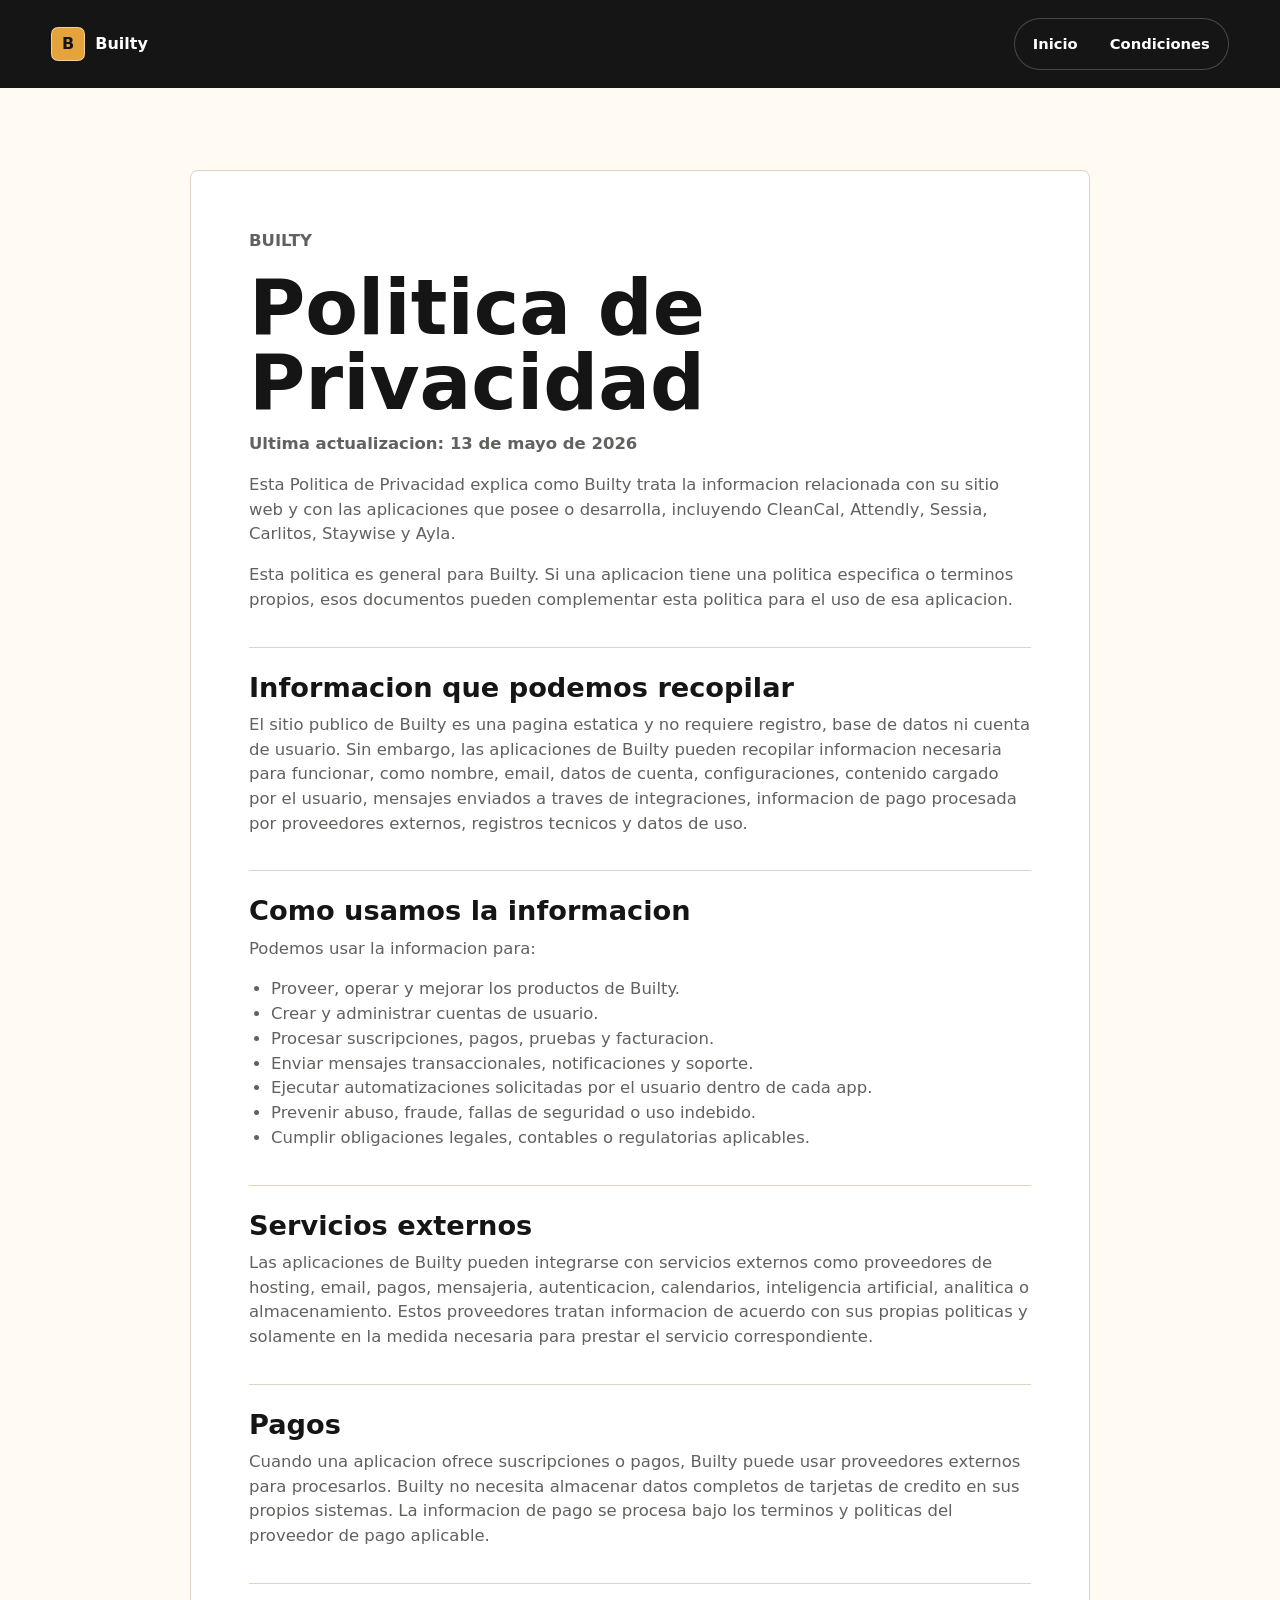
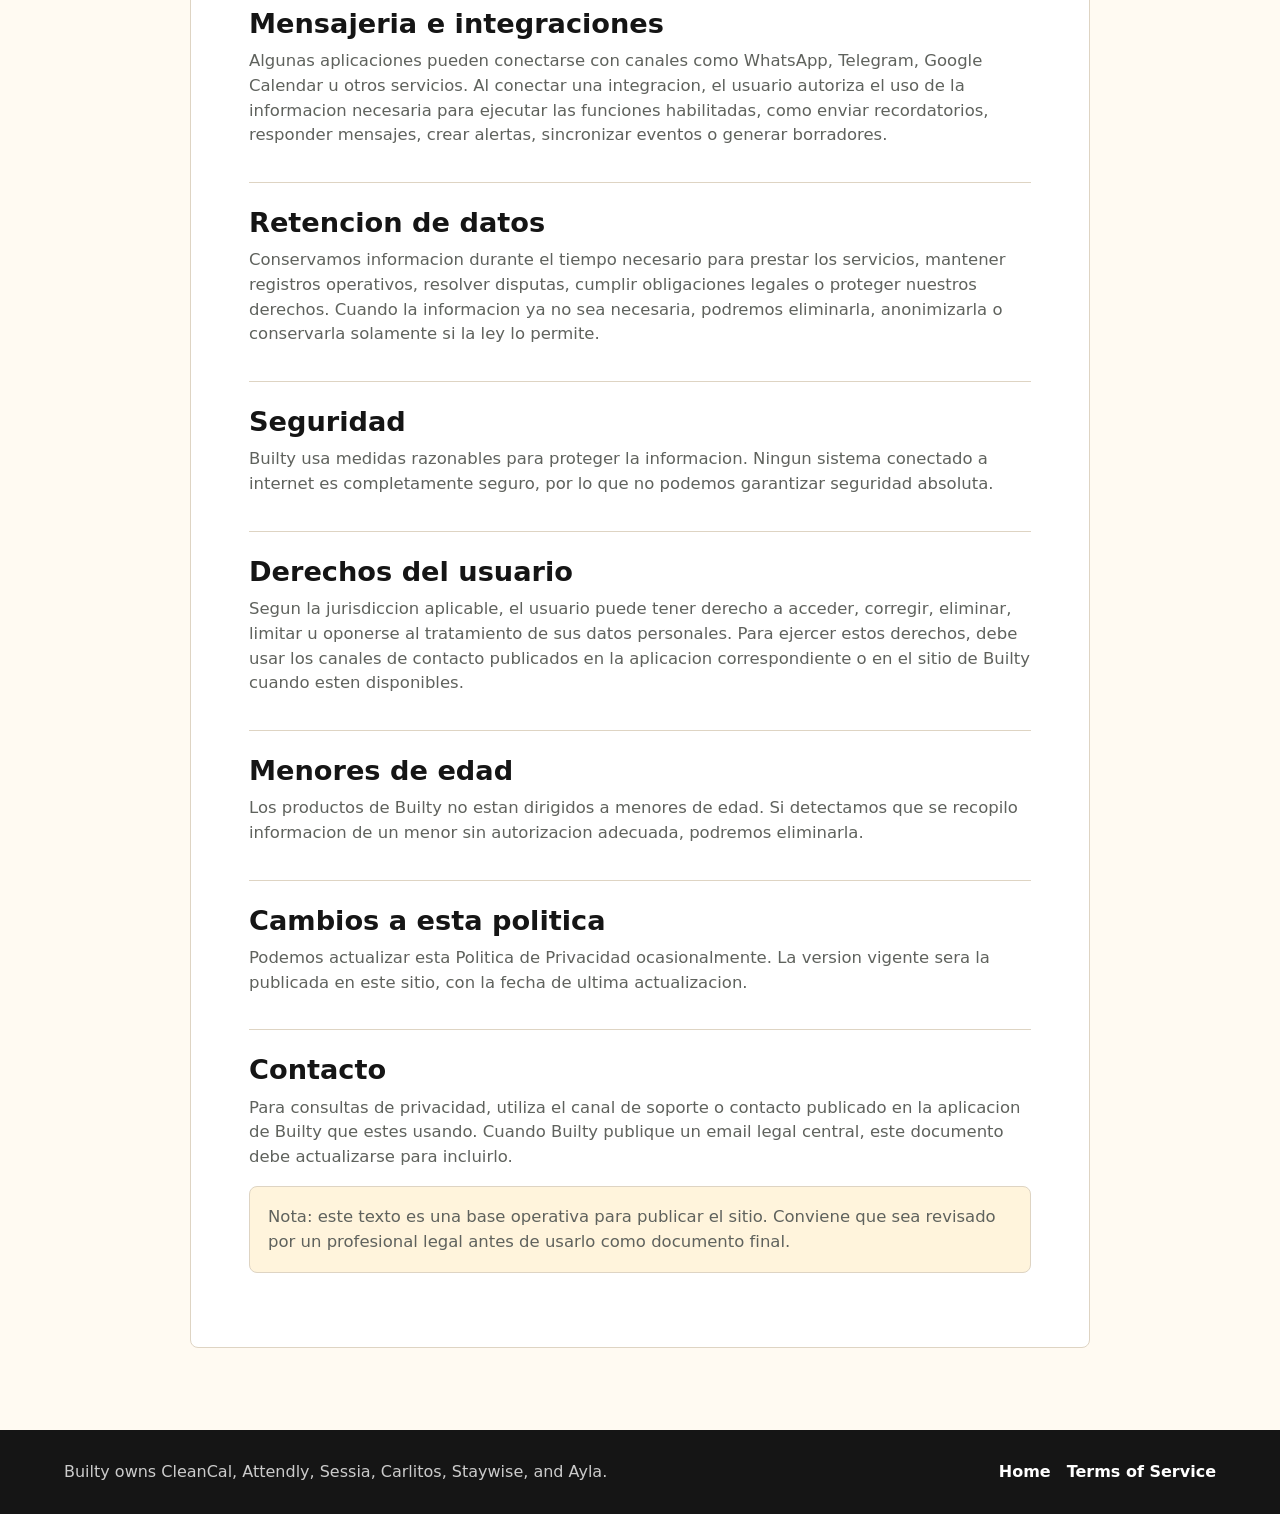
==== privacy.html @ ea09a787 "privacy and terms" ====
<!doctype html>
<html lang="es">
  <head>
    <meta charset="utf-8">
    <meta name="viewport" content="width=device-width, initial-scale=1">
    <title>Politica de Privacidad | Builty</title>
    <meta
      name="description"
      content="Politica de privacidad de Builty, propietario de CleanCal, Attendly, Sessia, Carlitos, Staywise y Ayla."
    >
    <meta name="robots" content="index, follow">
    <meta name="theme-color" content="#151515">
    <link rel="icon" href="assets/favicon.svg" type="image/svg+xml">
    <link rel="stylesheet" href="styles.css">
  </head>
  <body class="legal-page">
    <header class="site-header legal-header" aria-label="Navegacion principal">
      <a class="brand-mark" href="index.html" aria-label="Volver a Builty">
        <span class="brand-symbol" aria-hidden="true">B</span>
        <span>Builty</span>
      </a>
      <nav class="nav-links" aria-label="Paginas legales">
        <a href="index.html">Inicio</a>
        <a href="terms.html">Condiciones</a>
      </nav>
    </header>

    <main class="legal-main">
      <article class="legal-document">
        <p class="section-kicker">Builty</p>
        <h1>Politica de Privacidad</h1>
        <p class="legal-updated">Ultima actualizacion: 13 de mayo de 2026</p>

        <p>
          Esta Politica de Privacidad explica como Builty trata la informacion
          relacionada con su sitio web y con las aplicaciones que posee o desarrolla,
          incluyendo CleanCal, Attendly, Sessia, Carlitos, Staywise y Ayla.
        </p>

        <p>
          Esta politica es general para Builty. Si una aplicacion tiene una politica
          especifica o terminos propios, esos documentos pueden complementar esta
          politica para el uso de esa aplicacion.
        </p>

        <h2>Informacion que podemos recopilar</h2>
        <p>
          El sitio publico de Builty es una pagina estatica y no requiere registro,
          base de datos ni cuenta de usuario. Sin embargo, las aplicaciones de Builty
          pueden recopilar informacion necesaria para funcionar, como nombre, email,
          datos de cuenta, configuraciones, contenido cargado por el usuario,
          mensajes enviados a traves de integraciones, informacion de pago procesada
          por proveedores externos, registros tecnicos y datos de uso.
        </p>

        <h2>Como usamos la informacion</h2>
        <p>Podemos usar la informacion para:</p>
        <ul>
          <li>Proveer, operar y mejorar los productos de Builty.</li>
          <li>Crear y administrar cuentas de usuario.</li>
          <li>Procesar suscripciones, pagos, pruebas y facturacion.</li>
          <li>Enviar mensajes transaccionales, notificaciones y soporte.</li>
          <li>Ejecutar automatizaciones solicitadas por el usuario dentro de cada app.</li>
          <li>Prevenir abuso, fraude, fallas de seguridad o uso indebido.</li>
          <li>Cumplir obligaciones legales, contables o regulatorias aplicables.</li>
        </ul>

        <h2>Servicios externos</h2>
        <p>
          Las aplicaciones de Builty pueden integrarse con servicios externos como
          proveedores de hosting, email, pagos, mensajeria, autenticacion, calendarios,
          inteligencia artificial, analitica o almacenamiento. Estos proveedores tratan
          informacion de acuerdo con sus propias politicas y solamente en la medida
          necesaria para prestar el servicio correspondiente.
        </p>

        <h2>Pagos</h2>
        <p>
          Cuando una aplicacion ofrece suscripciones o pagos, Builty puede usar
          proveedores externos para procesarlos. Builty no necesita almacenar datos
          completos de tarjetas de credito en sus propios sistemas. La informacion de
          pago se procesa bajo los terminos y politicas del proveedor de pago aplicable.
        </p>

        <h2>Mensajeria e integraciones</h2>
        <p>
          Algunas aplicaciones pueden conectarse con canales como WhatsApp, Telegram,
          Google Calendar u otros servicios. Al conectar una integracion, el usuario
          autoriza el uso de la informacion necesaria para ejecutar las funciones
          habilitadas, como enviar recordatorios, responder mensajes, crear alertas,
          sincronizar eventos o generar borradores.
        </p>

        <h2>Retencion de datos</h2>
        <p>
          Conservamos informacion durante el tiempo necesario para prestar los servicios,
          mantener registros operativos, resolver disputas, cumplir obligaciones legales
          o proteger nuestros derechos. Cuando la informacion ya no sea necesaria,
          podremos eliminarla, anonimizarla o conservarla solamente si la ley lo permite.
        </p>

        <h2>Seguridad</h2>
        <p>
          Builty usa medidas razonables para proteger la informacion. Ningun sistema
          conectado a internet es completamente seguro, por lo que no podemos garantizar
          seguridad absoluta.
        </p>

        <h2>Derechos del usuario</h2>
        <p>
          Segun la jurisdiccion aplicable, el usuario puede tener derecho a acceder,
          corregir, eliminar, limitar u oponerse al tratamiento de sus datos personales.
          Para ejercer estos derechos, debe usar los canales de contacto publicados en
          la aplicacion correspondiente o en el sitio de Builty cuando esten disponibles.
        </p>

        <h2>Menores de edad</h2>
        <p>
          Los productos de Builty no estan dirigidos a menores de edad. Si detectamos
          que se recopilo informacion de un menor sin autorizacion adecuada, podremos
          eliminarla.
        </p>

        <h2>Cambios a esta politica</h2>
        <p>
          Podemos actualizar esta Politica de Privacidad ocasionalmente. La version
          vigente sera la publicada en este sitio, con la fecha de ultima actualizacion.
        </p>

        <h2>Contacto</h2>
        <p>
          Para consultas de privacidad, utiliza el canal de soporte o contacto publicado
          en la aplicacion de Builty que estes usando. Cuando Builty publique un email
          legal central, este documento debe actualizarse para incluirlo.
        </p>

        <p class="legal-note">
          Nota: este texto es una base operativa para publicar el sitio. Conviene que
          sea revisado por un profesional legal antes de usarlo como documento final.
        </p>
      </article>
    </main>

    <footer class="site-footer">
      <p>Builty owns CleanCal, Attendly, Sessia, Carlitos, Staywise, and Ayla.</p>
      <div class="footer-links" aria-label="Footer links">
        <a href="index.html">Home</a>
        <a href="terms.html">Terms of Service</a>
      </div>
    </footer>
  </body>
</html>
---- styles.css ----
:root {
  --ink: #151515;
  --muted: #5f625d;
  --paper: #f6f1e8;
  --surface: #fffaf2;
  --surface-strong: #fff4dc;
  --line: #ded4c3;
  --green: #2f7d68;
  --mint: #c7e6d8;
  --amber: #e5a33b;
  --rose: #df665f;
  --blue: #3b82a0;
  --white: #ffffff;
  --shadow: 0 18px 60px rgba(21, 21, 21, 0.14);
}

* {
  box-sizing: border-box;
}

html {
  scroll-behavior: smooth;
}

body {
  margin: 0;
  background: var(--paper);
  color: var(--ink);
  font-family:
    Inter, ui-sans-serif, system-ui, -apple-system, BlinkMacSystemFont, "Segoe UI",
    sans-serif;
  line-height: 1.5;
  overflow-x: hidden;
}

a {
  color: inherit;
  text-decoration: none;
}

.site-header {
  align-items: center;
  display: flex;
  justify-content: space-between;
  left: 0;
  padding: 18px clamp(18px, 4vw, 56px);
  position: absolute;
  right: 0;
  top: 0;
  z-index: 5;
}

.brand-mark,
.nav-links {
  align-items: center;
  display: flex;
}

.brand-mark {
  color: var(--white);
  font-weight: 800;
  gap: 10px;
}

.brand-symbol {
  align-items: center;
  background: var(--amber);
  border: 1px solid rgba(255, 255, 255, 0.5);
  border-radius: 7px;
  color: var(--ink);
  display: inline-flex;
  height: 34px;
  justify-content: center;
  width: 34px;
}

.nav-links {
  background: rgba(21, 21, 21, 0.38);
  border: 1px solid rgba(255, 255, 255, 0.22);
  border-radius: 999px;
  color: var(--white);
  gap: 8px;
  padding: 6px;
}

.nav-links a {
  border-radius: 999px;
  font-size: 0.92rem;
  font-weight: 700;
  padding: 8px 12px;
}

.nav-links a:focus-visible,
.nav-links a:hover {
  background: rgba(255, 255, 255, 0.16);
  outline: none;
}

.hero {
  align-items: end;
  background-image:
    linear-gradient(90deg, rgba(17, 17, 16, 0.92), rgba(17, 17, 16, 0.62) 45%, rgba(17, 17, 16, 0.16)),
    url("assets/builty-ecosystem.png");
  background-position: center;
  background-size: cover;
  color: var(--white);
  display: flex;
  min-height: 74svh;
  padding: 124px clamp(18px, 5vw, 72px) 64px;
}

.hero-content {
  max-width: 760px;
  min-width: 0;
  width: 100%;
}

.eyebrow,
.section-kicker {
  color: var(--amber);
  font-size: 0.82rem;
  font-weight: 800;
  letter-spacing: 0;
  text-transform: uppercase;
}

.hero h1 {
  font-size: clamp(4.2rem, 12vw, 8.4rem);
  letter-spacing: 0;
  line-height: 0.92;
  margin: 12px 0 22px;
}

.hero-copy {
  color: rgba(255, 255, 255, 0.88);
  font-size: 1.28rem;
  margin: 0;
  max-width: 680px;
  overflow-wrap: break-word;
}

.hero-actions {
  display: flex;
  flex-wrap: wrap;
  gap: 12px;
  margin-top: 32px;
}

.button {
  align-items: center;
  border: 1px solid transparent;
  border-radius: 8px;
  display: inline-flex;
  font-weight: 800;
  justify-content: center;
  min-height: 48px;
  padding: 0 18px;
}

.button.primary {
  background: var(--amber);
  color: var(--ink);
}

.button.ghost {
  border-color: rgba(255, 255, 255, 0.38);
  color: var(--white);
}

.button:focus-visible,
.button:hover {
  box-shadow: 0 0 0 4px rgba(229, 163, 59, 0.24);
  outline: none;
}

.section {
  padding: clamp(54px, 8vw, 98px) clamp(18px, 5vw, 72px);
}

.intro-section {
  background: var(--surface);
}

.intro-grid,
.section-heading {
  display: grid;
  gap: clamp(22px, 4vw, 56px);
  grid-template-columns: minmax(0, 1.25fr) minmax(280px, 0.75fr);
  margin: 0 auto;
  max-width: 1180px;
}

.section-heading {
  align-items: end;
  margin-bottom: 30px;
}

.section h2 {
  font-size: clamp(2.1rem, 5vw, 4.2rem);
  letter-spacing: 0;
  line-height: 1;
  margin: 8px 0 0;
  overflow-wrap: break-word;
}

.intro-grid > *,
.section-heading > * {
  min-width: 0;
}

.intro-grid p,
.section-heading p,
.live-card p,
.app-card p {
  color: var(--muted);
  font-size: 1.04rem;
  margin: 0;
}

.intro-grid p {
  margin-top: 22px;
  max-width: 760px;
}

.facts {
  border-left: 1px solid var(--line);
  display: grid;
  gap: 18px;
  margin: 0;
  padding: 0 0 0 28px;
}

.facts div {
  border-bottom: 1px solid var(--line);
  padding-bottom: 18px;
}

.facts dt {
  color: var(--green);
  font-size: 3rem;
  font-weight: 900;
  line-height: 1;
}

.facts dd {
  color: var(--muted);
  font-weight: 700;
  margin: 5px 0 0;
}

.live-section {
  background:
    linear-gradient(180deg, rgba(199, 230, 216, 0.3), rgba(246, 241, 232, 0)),
    var(--paper);
}

.live-grid,
.apps-grid {
  display: grid;
  gap: 18px;
  grid-template-columns: repeat(3, minmax(0, 1fr));
  margin: 0 auto;
  max-width: 1180px;
}

.live-card,
.app-card {
  background: var(--surface);
  border: 1px solid var(--line);
  border-radius: 8px;
  display: flex;
  flex-direction: column;
  gap: 18px;
  min-height: 270px;
  padding: 24px;
}

.live-card {
  box-shadow: var(--shadow);
}

.card-topline,
.app-card-header {
  align-items: center;
  display: flex;
  gap: 10px;
  justify-content: space-between;
}

.card-topline {
  color: var(--muted);
  font-size: 0.86rem;
  font-weight: 800;
}

.live-card h3,
.app-card h3 {
  font-size: 1.75rem;
  line-height: 1.05;
  margin: 0;
}

.status {
  border-radius: 999px;
  display: inline-flex;
  font-size: 0.74rem;
  font-weight: 900;
  line-height: 1;
  padding: 7px 9px;
  white-space: nowrap;
}

.status.live {
  background: var(--mint);
  color: #164f41;
}

.status.private {
  background: #f4d0cd;
  color: #7f2924;
}

.text-link {
  align-items: center;
  color: var(--green);
  display: inline-flex;
  font-weight: 900;
  margin-top: auto;
  width: fit-content;
}

.text-link::after {
  content: "->";
  margin-left: 8px;
}

.apps-section {
  background: var(--surface);
}

.app-index {
  display: flex;
  flex-wrap: wrap;
  gap: 10px;
  margin: 0 auto 24px;
  max-width: 1180px;
}

.app-index a {
  background: var(--surface-strong);
  border: 1px solid var(--line);
  border-radius: 999px;
  font-weight: 800;
  padding: 9px 13px;
}

.app-index a:focus-visible,
.app-index a:hover {
  background: var(--mint);
  outline: none;
}

.app-card {
  background: var(--white);
}

.site-footer {
  align-items: center;
  background: var(--ink);
  color: rgba(255, 255, 255, 0.78);
  display: flex;
  gap: 16px;
  justify-content: space-between;
  padding: 30px clamp(18px, 5vw, 72px);
}

.site-footer p {
  margin: 0;
}

.site-footer a {
  color: var(--white);
  font-weight: 800;
}

.footer-links {
  align-items: center;
  display: flex;
  flex-wrap: wrap;
  gap: 16px;
  justify-content: flex-end;
}

.legal-page {
  background: var(--surface);
}

.legal-header {
  background: var(--ink);
  position: static;
}

.legal-main {
  padding: clamp(42px, 7vw, 82px) clamp(18px, 5vw, 72px);
}

.legal-document {
  background: var(--white);
  border: 1px solid var(--line);
  border-radius: 8px;
  margin: 0 auto;
  max-width: 900px;
  padding: clamp(28px, 5vw, 58px);
}

.legal-document h1 {
  font-size: clamp(2.5rem, 7vw, 4.8rem);
  letter-spacing: 0;
  line-height: 0.98;
  margin: 10px 0 12px;
}

.legal-document h2 {
  border-top: 1px solid var(--line);
  font-size: clamp(1.25rem, 3vw, 1.7rem);
  line-height: 1.15;
  margin: 34px 0 10px;
  padding-top: 24px;
}

.legal-document p,
.legal-document li {
  color: var(--muted);
  font-size: 1.03rem;
}

.legal-document p {
  margin: 0 0 16px;
}

.legal-document ul {
  margin: 0 0 18px;
  padding-left: 22px;
}

.legal-document a {
  color: var(--green);
  font-weight: 800;
  text-decoration: underline;
  text-underline-offset: 3px;
}

.legal-updated {
  color: var(--green);
  font-weight: 800;
}

.legal-note {
  background: var(--surface-strong);
  border: 1px solid var(--line);
  border-radius: 8px;
  margin-top: 34px;
  padding: 18px;
}

@media (max-width: 900px) {
  .intro-grid,
  .section-heading,
  .live-grid,
  .apps-grid {
    grid-template-columns: 1fr;
  }

  .section-heading {
    align-items: start;
  }

  .facts {
    border-left: 0;
    border-top: 1px solid var(--line);
    grid-template-columns: repeat(3, 1fr);
    padding: 22px 0 0;
  }

  .facts div {
    border-bottom: 0;
    padding-bottom: 0;
  }

  .live-card,
  .app-card {
    min-height: 230px;
  }
}

@media (max-width: 640px) {
  .site-header {
    align-items: flex-start;
    flex-direction: column;
    gap: 14px;
    position: absolute;
  }

  .nav-links {
    max-width: calc(100vw - 36px);
    gap: 2px;
    overflow-x: auto;
  }

  .nav-links a {
    font-size: 0.84rem;
    padding: 7px 9px;
  }

  .hero {
    background-image:
      linear-gradient(180deg, rgba(17, 17, 16, 0.92), rgba(17, 17, 16, 0.9)),
      url("assets/builty-ecosystem.png");
    background-position: 62% center;
    min-height: 82svh;
    padding-bottom: 48px;
  }

  .hero-copy {
    font-size: 1.08rem;
    max-width: 31ch;
  }

  .section h2 {
    font-size: 2rem;
    line-height: 1.08;
    max-width: 15ch;
  }

  .intro-grid p,
  .section-heading p {
    max-width: 34ch;
  }

  .hero-content,
  .intro-grid,
  .section-heading,
  .live-grid,
  .apps-grid,
  .app-index {
    max-width: calc(100vw - 36px);
  }

  .button {
    width: 100%;
  }

  .facts {
    grid-template-columns: 1fr;
  }

  .site-footer {
    align-items: start;
    flex-direction: column;
  }

  .footer-links {
    align-items: start;
    flex-direction: column;
    gap: 10px;
  }
}
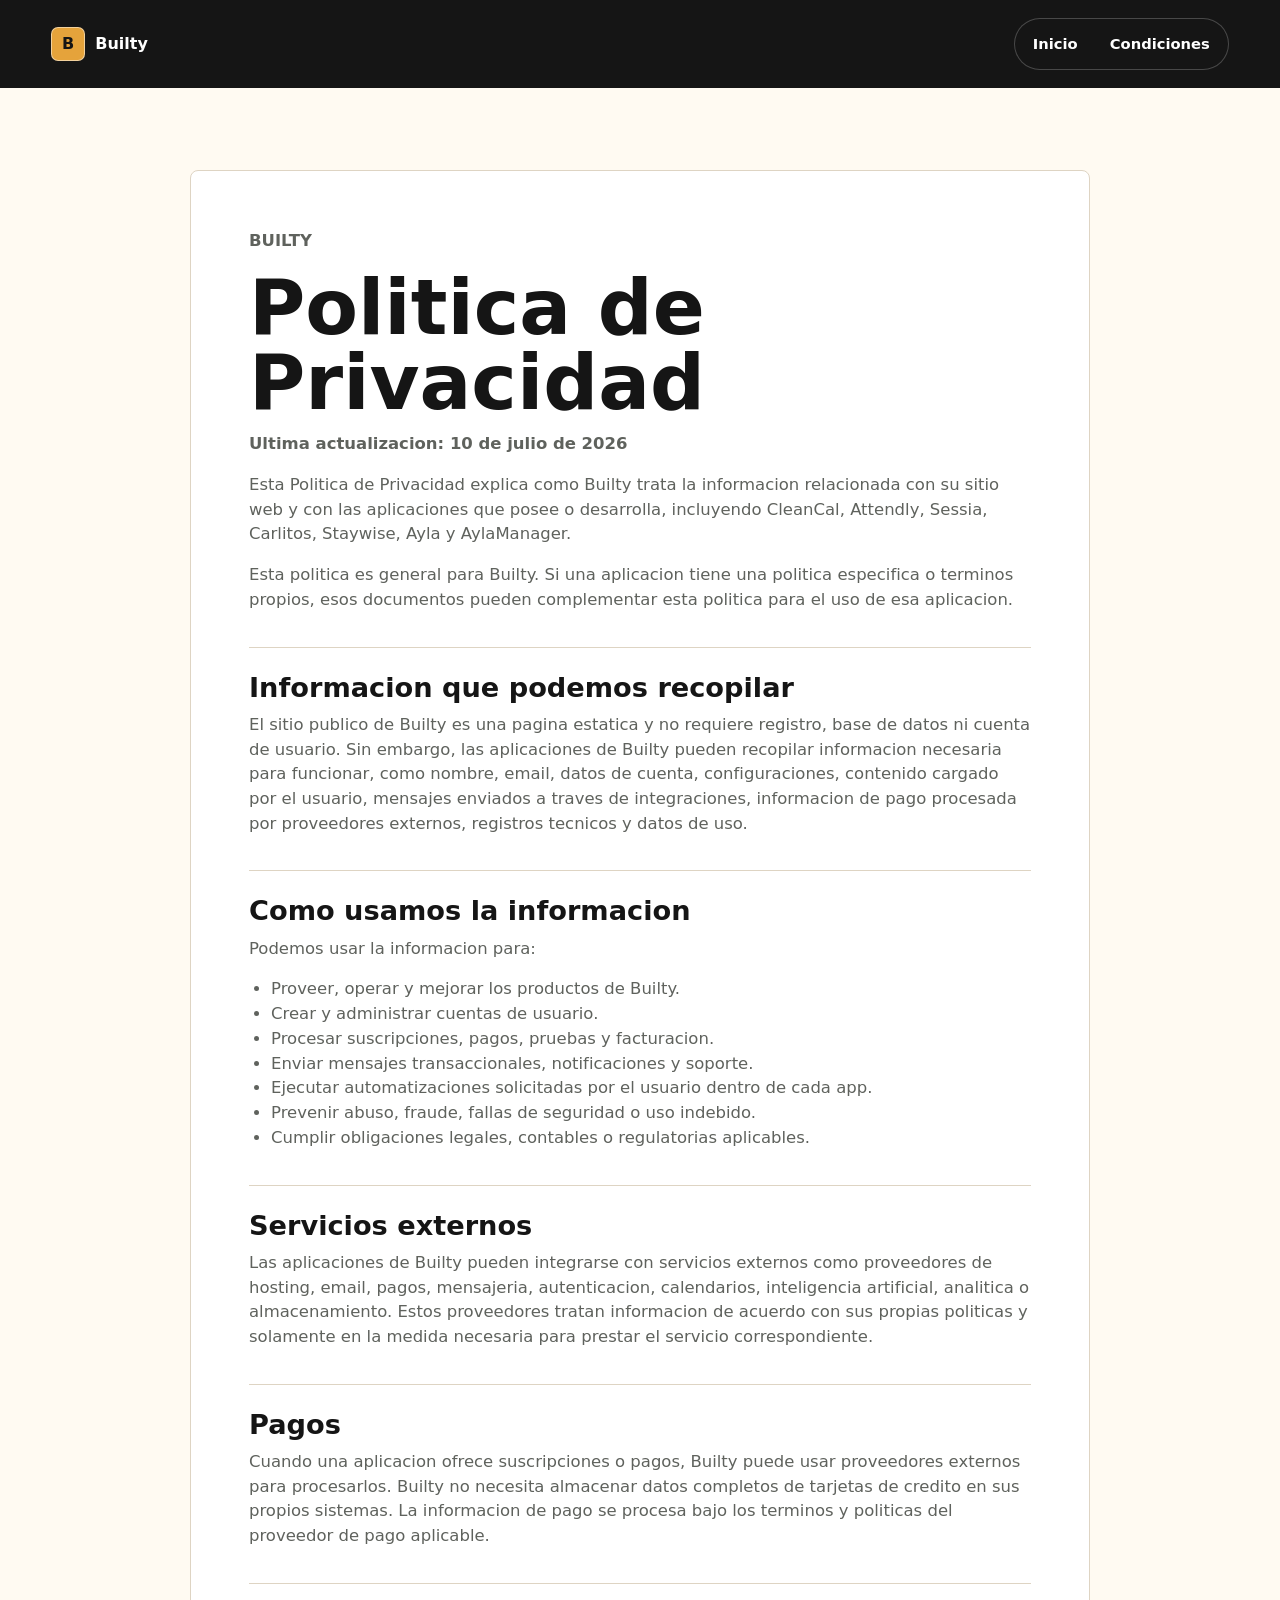
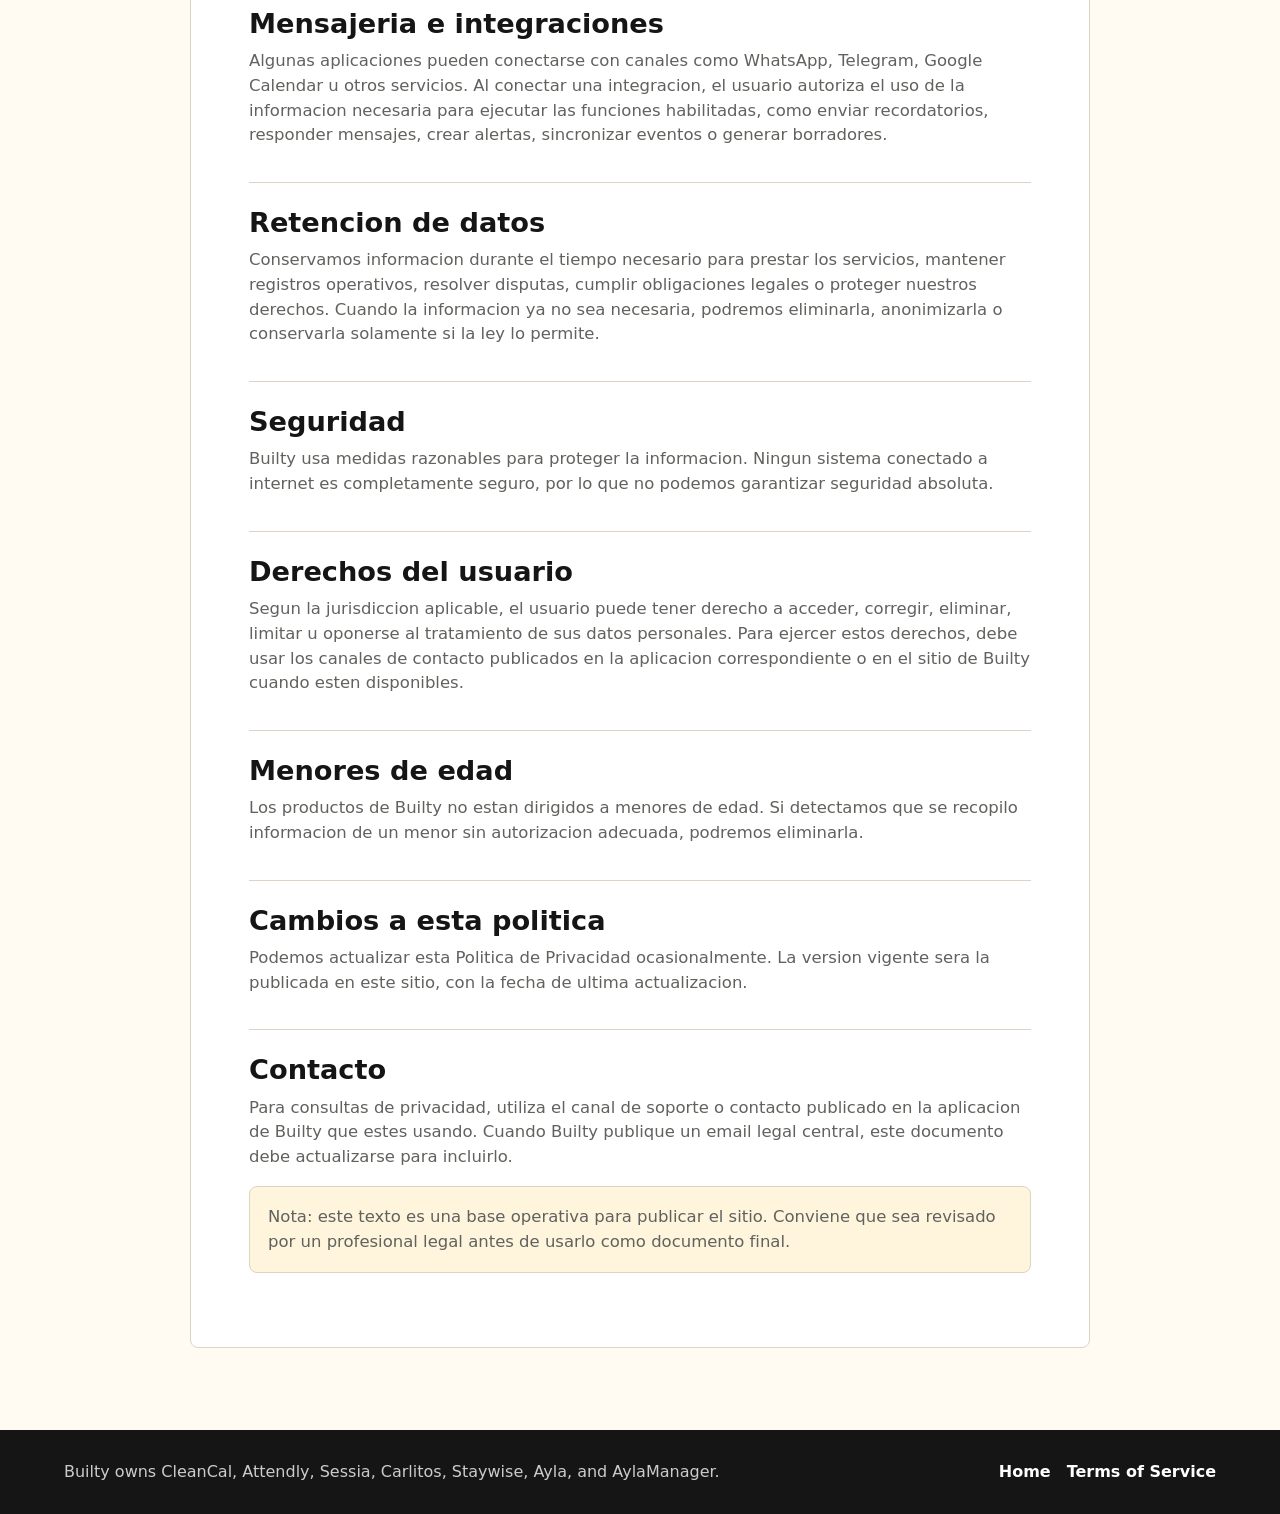
==== commit ab6e0363: "added ayla manager" ====
--- a/privacy.html
+++ b/privacy.html
@@ -6,7 +6,7 @@
     <title>Politica de Privacidad | Builty</title>
     <meta
       name="description"
-      content="Politica de privacidad de Builty, propietario de CleanCal, Attendly, Sessia, Carlitos, Staywise y Ayla."
+      content="Politica de privacidad de Builty, propietario de CleanCal, Attendly, Sessia, Carlitos, Staywise, Ayla y AylaManager."
     >
     <meta name="robots" content="index, follow">
     <meta name="theme-color" content="#151515">
@@ -29,12 +29,13 @@
       <article class="legal-document">
         <p class="section-kicker">Builty</p>
         <h1>Politica de Privacidad</h1>
-        <p class="legal-updated">Ultima actualizacion: 13 de mayo de 2026</p>
+        <p class="legal-updated">Ultima actualizacion: 10 de julio de 2026</p>
 
         <p>
           Esta Politica de Privacidad explica como Builty trata la informacion
           relacionada con su sitio web y con las aplicaciones que posee o desarrolla,
-          incluyendo CleanCal, Attendly, Sessia, Carlitos, Staywise y Ayla.
+          incluyendo CleanCal, Attendly, Sessia, Carlitos, Staywise, Ayla y
+          AylaManager.
         </p>
 
         <p>
@@ -142,7 +143,7 @@
     </main>
 
     <footer class="site-footer">
-      <p>Builty owns CleanCal, Attendly, Sessia, Carlitos, Staywise, and Ayla.</p>
+      <p>Builty owns CleanCal, Attendly, Sessia, Carlitos, Staywise, Ayla, and AylaManager.</p>
       <div class="footer-links" aria-label="Footer links">
         <a href="index.html">Home</a>
         <a href="terms.html">Terms of Service</a>
--- a/styles.css
+++ b/styles.css
@@ -258,9 +258,16 @@
 .apps-grid {
   display: grid;
   gap: 18px;
-  grid-template-columns: repeat(3, minmax(0, 1fr));
   margin: 0 auto;
   max-width: 1180px;
+}
+
+.live-grid {
+  grid-template-columns: repeat(4, minmax(0, 1fr));
+}
+
+.apps-grid {
+  grid-template-columns: repeat(3, minmax(0, 1fr));
 }
 
 .live-card,
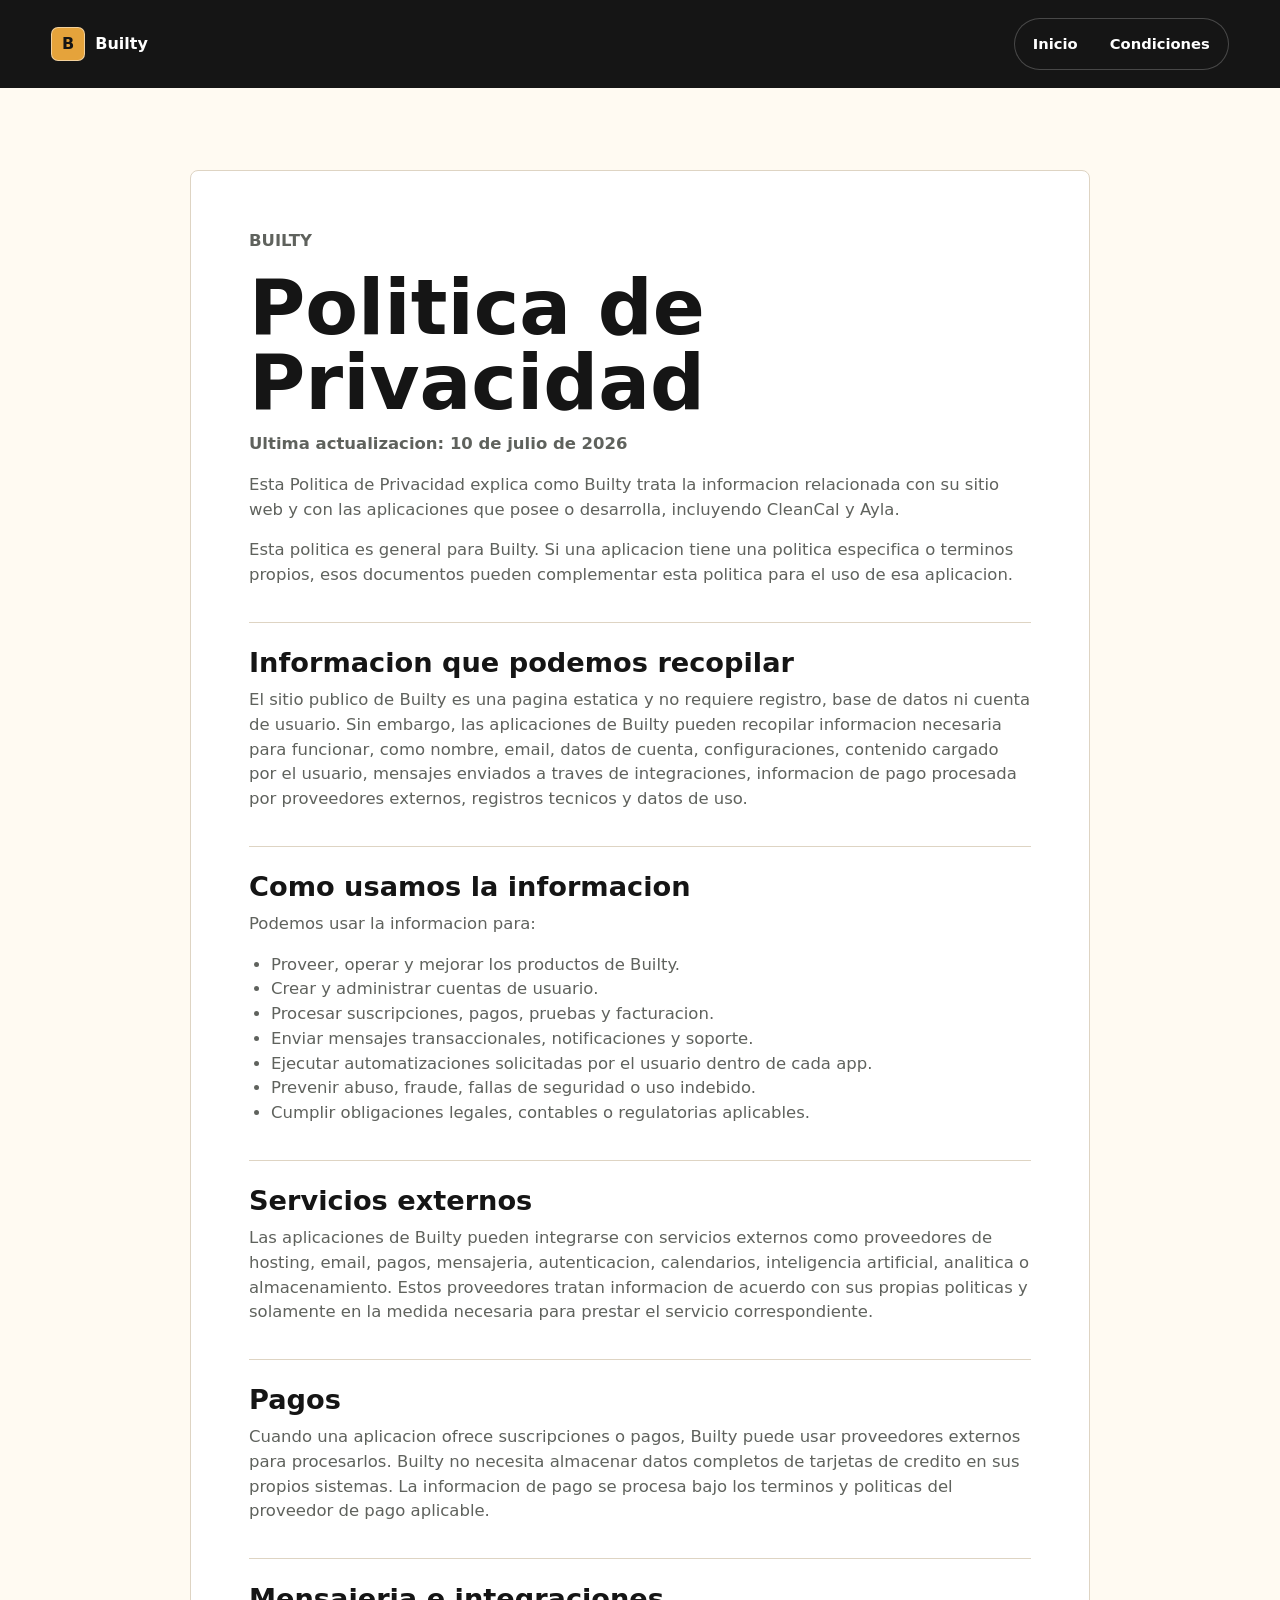
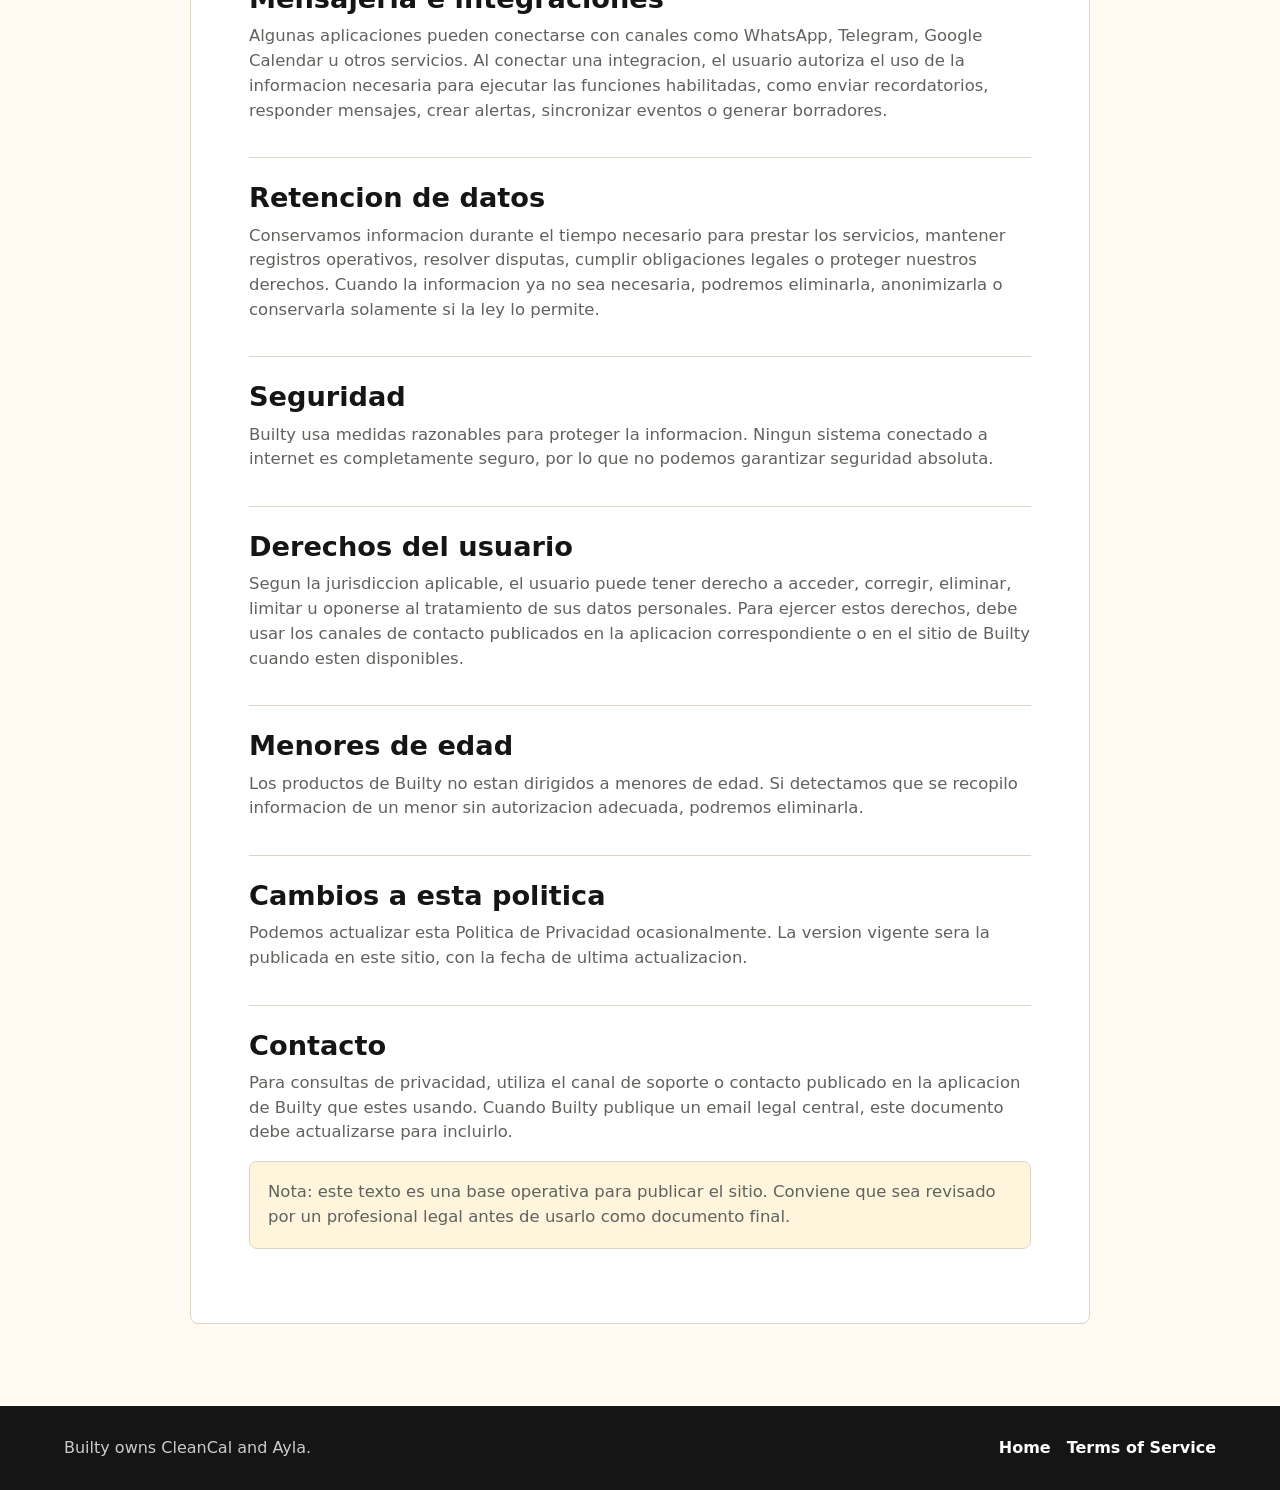
==== commit 66396cff: "Finalize Builty landing page redesign - Consolidate products to CleanCal and Ayla - Remove alternate" ====
--- a/privacy.html
+++ b/privacy.html
@@ -6,7 +6,7 @@
     <title>Politica de Privacidad | Builty</title>
     <meta
       name="description"
-      content="Politica de privacidad de Builty, propietario de CleanCal, Attendly, Sessia, Carlitos, Staywise, Ayla y AylaManager."
+      content="Politica de privacidad de Builty, propietario de CleanCal y Ayla."
     >
     <meta name="robots" content="index, follow">
     <meta name="theme-color" content="#151515">
@@ -34,8 +34,7 @@
         <p>
           Esta Politica de Privacidad explica como Builty trata la informacion
           relacionada con su sitio web y con las aplicaciones que posee o desarrolla,
-          incluyendo CleanCal, Attendly, Sessia, Carlitos, Staywise, Ayla y
-          AylaManager.
+          incluyendo CleanCal y Ayla.
         </p>
 
         <p>
@@ -143,7 +142,7 @@
     </main>
 
     <footer class="site-footer">
-      <p>Builty owns CleanCal, Attendly, Sessia, Carlitos, Staywise, Ayla, and AylaManager.</p>
+      <p>Builty owns CleanCal and Ayla.</p>
       <div class="footer-links" aria-label="Footer links">
         <a href="index.html">Home</a>
         <a href="terms.html">Terms of Service</a>
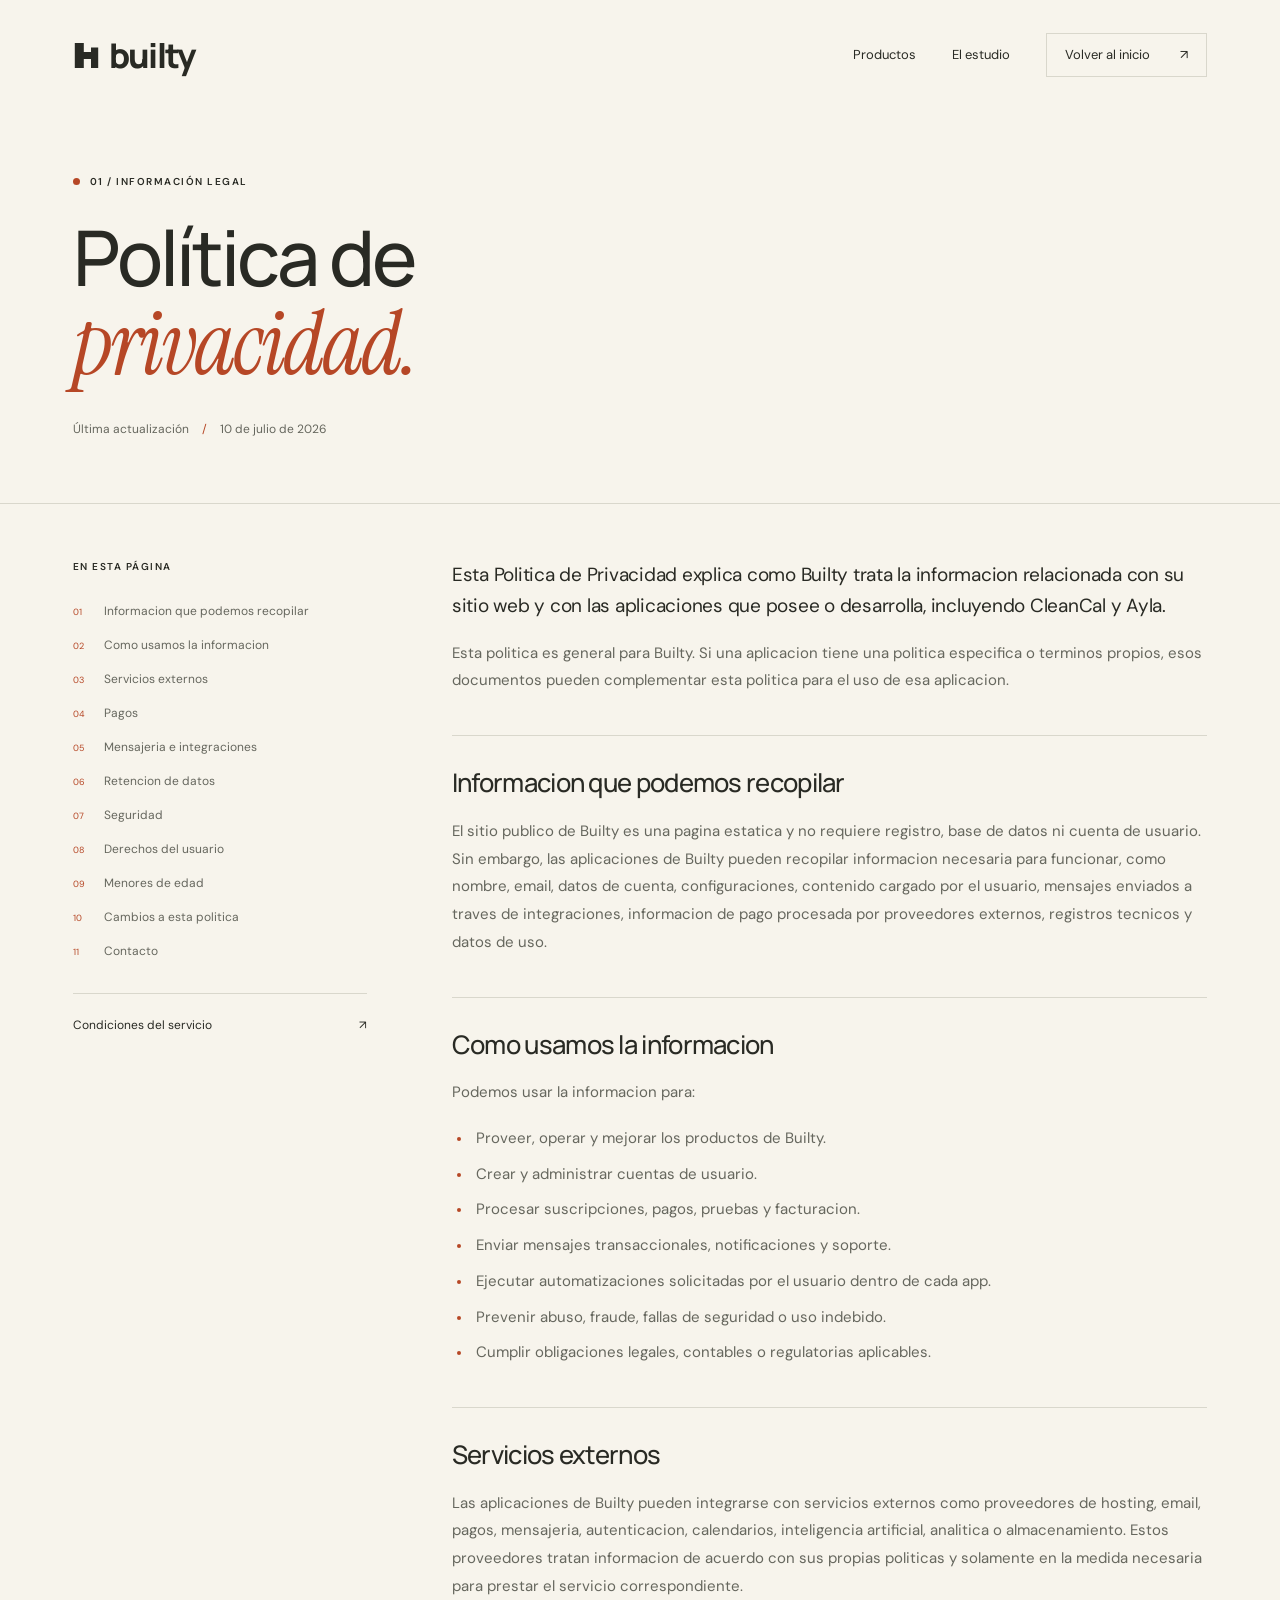
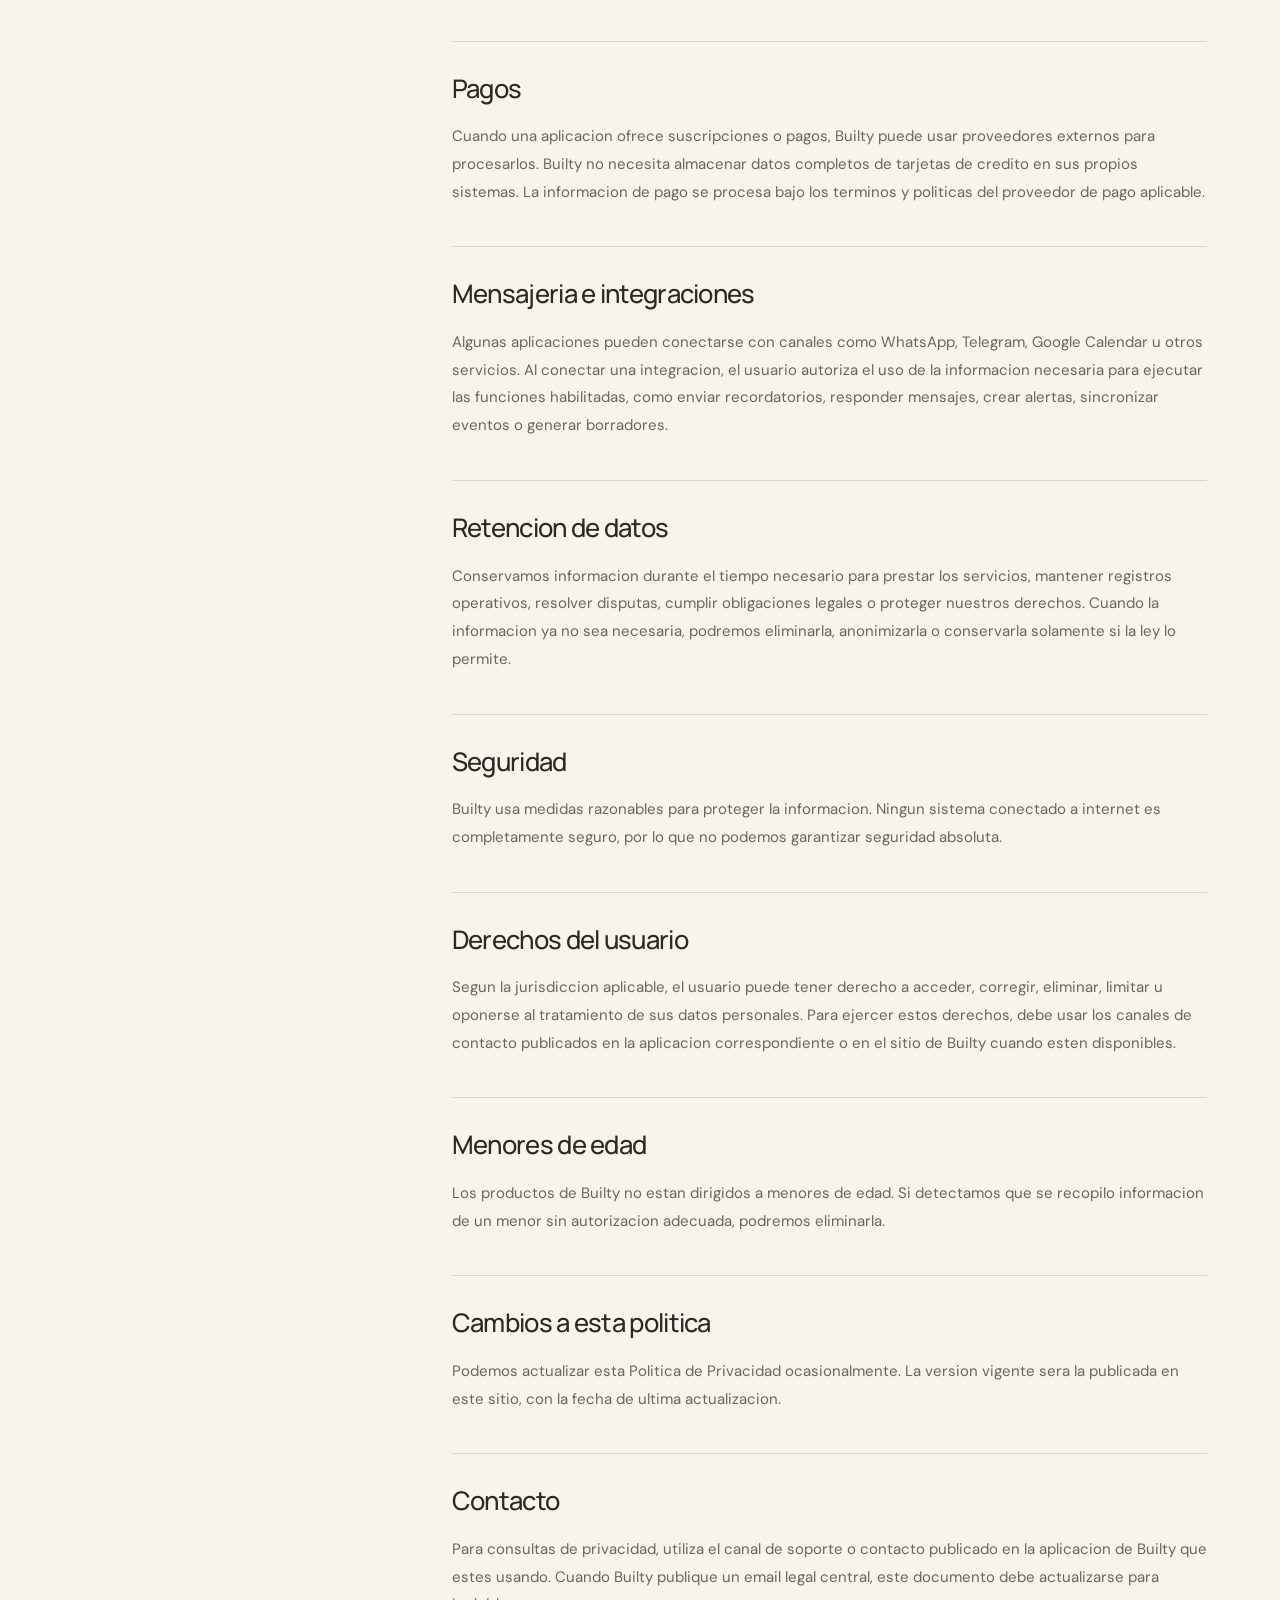
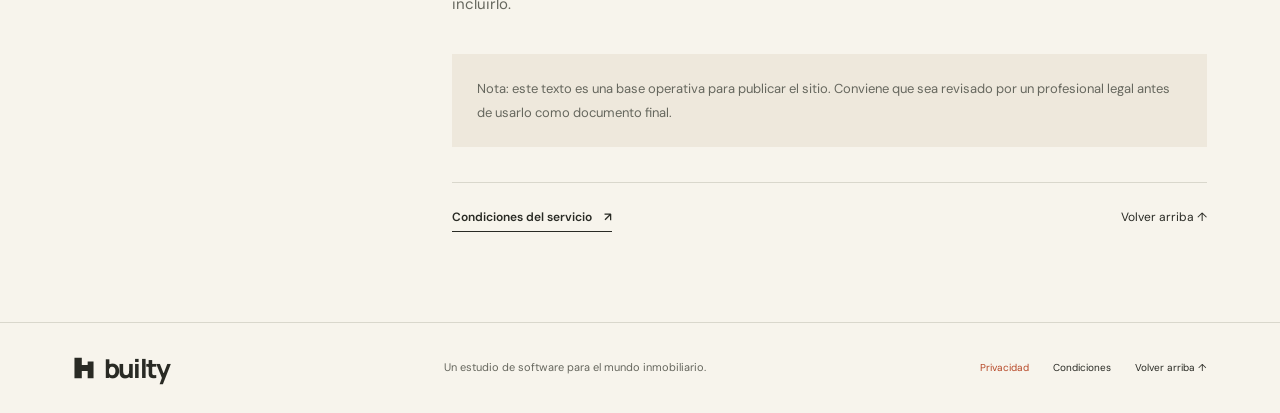
==== commit 791773cd: "Redesign legal pages with shared Builty styling - Add responsive legal page layouts and print styles" ====
--- a/privacy.html
+++ b/privacy.html
@@ -1,152 +1,344 @@
 <!doctype html>
 <html lang="es">
   <head>
-    <meta charset="utf-8">
-    <meta name="viewport" content="width=device-width, initial-scale=1">
-    <title>Politica de Privacidad | Builty</title>
+    <meta charset="utf-8" />
+    <meta name="viewport" content="width=device-width, initial-scale=1" />
+    <title>Política de Privacidad | Builty</title>
     <meta
       name="description"
-      content="Politica de privacidad de Builty, propietario de CleanCal y Ayla."
-    >
-    <meta name="robots" content="index, follow">
-    <meta name="theme-color" content="#151515">
-    <link rel="icon" href="assets/favicon.svg" type="image/svg+xml">
-    <link rel="stylesheet" href="styles.css">
+      content="Política de privacidad de Builty, propietario de CleanCal y Ayla."
+    />
+    <meta name="robots" content="index, follow" />
+    <meta name="theme-color" content="#f7f4ec" />
+    <link rel="icon" href="assets/favicon.svg" type="image/svg+xml" />
+    <link rel="preconnect" href="https://fonts.googleapis.com" />
+    <link rel="preconnect" href="https://fonts.gstatic.com" crossorigin />
+    <link
+      href="https://fonts.googleapis.com/css2?family=DM+Sans:wght@400;450;500;550;600;650;700&family=Manrope:wght@400;500;600;650;700;750;800&family=Instrument+Serif:ital@0;1&display=swap"
+      rel="stylesheet"
+    />
+    <link rel="stylesheet" href="landing.css" />
+    <link rel="stylesheet" href="legal.css" />
   </head>
-  <body class="legal-page">
-    <header class="site-header legal-header" aria-label="Navegacion principal">
-      <a class="brand-mark" href="index.html" aria-label="Volver a Builty">
-        <span class="brand-symbol" aria-hidden="true">B</span>
-        <span>Builty</span>
-      </a>
-      <nav class="nav-links" aria-label="Paginas legales">
-        <a href="index.html">Inicio</a>
-        <a href="terms.html">Condiciones</a>
+  <body class="legal-page" id="top">
+    <a class="skip-link" href="#documento">Saltar al contenido</a>
+    <header class="header wrap">
+      <a
+        class="wordmark"
+        href="index.html"
+        aria-label="Volver al inicio de Builty"
+        ><svg viewBox="0 0 30 32" aria-hidden="true">
+          <path
+            d="M2 2h10v10h8V7h8v23H2Zm10 18v10h8V20Z"
+            fill="currentColor"
+          /></svg
+        >builty</a
+      >
+      <nav aria-label="Navegación principal">
+        <a href="index.html#projects">Productos</a
+        ><a href="index.html#studio">El estudio</a
+        ><a class="nav-cta" href="index.html"
+          >Volver al inicio <span aria-hidden="true">↗</span></a
+        >
       </nav>
     </header>
-
-    <main class="legal-main">
-      <article class="legal-document">
-        <p class="section-kicker">Builty</p>
-        <h1>Politica de Privacidad</h1>
-        <p class="legal-updated">Ultima actualizacion: 10 de julio de 2026</p>
-
-        <p>
-          Esta Politica de Privacidad explica como Builty trata la informacion
-          relacionada con su sitio web y con las aplicaciones que posee o desarrolla,
-          incluyendo CleanCal y Ayla.
+    <main id="main">
+      <div class="legal-hero wrap">
+        <p class="eyebrow">
+          <span class="tiny-dot" aria-hidden="true"></span> 01 / INFORMACIÓN
+          LEGAL
         </p>
-
-        <p>
-          Esta politica es general para Builty. Si una aplicacion tiene una politica
-          especifica o terminos propios, esos documentos pueden complementar esta
-          politica para el uso de esa aplicacion.
+        <h1 id="legal-title">Política de<br /><em>privacidad.</em></h1>
+        <p class="legal-updated">
+          Última actualización <span aria-hidden="true">/</span>
+          <time datetime="2026-07-10">10 de julio de 2026</time>
         </p>
-
-        <h2>Informacion que podemos recopilar</h2>
-        <p>
-          El sitio publico de Builty es una pagina estatica y no requiere registro,
-          base de datos ni cuenta de usuario. Sin embargo, las aplicaciones de Builty
-          pueden recopilar informacion necesaria para funcionar, como nombre, email,
-          datos de cuenta, configuraciones, contenido cargado por el usuario,
-          mensajes enviados a traves de integraciones, informacion de pago procesada
-          por proveedores externos, registros tecnicos y datos de uso.
-        </p>
-
-        <h2>Como usamos la informacion</h2>
-        <p>Podemos usar la informacion para:</p>
-        <ul>
-          <li>Proveer, operar y mejorar los productos de Builty.</li>
-          <li>Crear y administrar cuentas de usuario.</li>
-          <li>Procesar suscripciones, pagos, pruebas y facturacion.</li>
-          <li>Enviar mensajes transaccionales, notificaciones y soporte.</li>
-          <li>Ejecutar automatizaciones solicitadas por el usuario dentro de cada app.</li>
-          <li>Prevenir abuso, fraude, fallas de seguridad o uso indebido.</li>
-          <li>Cumplir obligaciones legales, contables o regulatorias aplicables.</li>
-        </ul>
-
-        <h2>Servicios externos</h2>
-        <p>
-          Las aplicaciones de Builty pueden integrarse con servicios externos como
-          proveedores de hosting, email, pagos, mensajeria, autenticacion, calendarios,
-          inteligencia artificial, analitica o almacenamiento. Estos proveedores tratan
-          informacion de acuerdo con sus propias politicas y solamente en la medida
-          necesaria para prestar el servicio correspondiente.
-        </p>
-
-        <h2>Pagos</h2>
-        <p>
-          Cuando una aplicacion ofrece suscripciones o pagos, Builty puede usar
-          proveedores externos para procesarlos. Builty no necesita almacenar datos
-          completos de tarjetas de credito en sus propios sistemas. La informacion de
-          pago se procesa bajo los terminos y politicas del proveedor de pago aplicable.
-        </p>
-
-        <h2>Mensajeria e integraciones</h2>
-        <p>
-          Algunas aplicaciones pueden conectarse con canales como WhatsApp, Telegram,
-          Google Calendar u otros servicios. Al conectar una integracion, el usuario
-          autoriza el uso de la informacion necesaria para ejecutar las funciones
-          habilitadas, como enviar recordatorios, responder mensajes, crear alertas,
-          sincronizar eventos o generar borradores.
-        </p>
-
-        <h2>Retencion de datos</h2>
-        <p>
-          Conservamos informacion durante el tiempo necesario para prestar los servicios,
-          mantener registros operativos, resolver disputas, cumplir obligaciones legales
-          o proteger nuestros derechos. Cuando la informacion ya no sea necesaria,
-          podremos eliminarla, anonimizarla o conservarla solamente si la ley lo permite.
-        </p>
-
-        <h2>Seguridad</h2>
-        <p>
-          Builty usa medidas razonables para proteger la informacion. Ningun sistema
-          conectado a internet es completamente seguro, por lo que no podemos garantizar
-          seguridad absoluta.
-        </p>
-
-        <h2>Derechos del usuario</h2>
-        <p>
-          Segun la jurisdiccion aplicable, el usuario puede tener derecho a acceder,
-          corregir, eliminar, limitar u oponerse al tratamiento de sus datos personales.
-          Para ejercer estos derechos, debe usar los canales de contacto publicados en
-          la aplicacion correspondiente o en el sitio de Builty cuando esten disponibles.
-        </p>
-
-        <h2>Menores de edad</h2>
-        <p>
-          Los productos de Builty no estan dirigidos a menores de edad. Si detectamos
-          que se recopilo informacion de un menor sin autorizacion adecuada, podremos
-          eliminarla.
-        </p>
-
-        <h2>Cambios a esta politica</h2>
-        <p>
-          Podemos actualizar esta Politica de Privacidad ocasionalmente. La version
-          vigente sera la publicada en este sitio, con la fecha de ultima actualizacion.
-        </p>
-
-        <h2>Contacto</h2>
-        <p>
-          Para consultas de privacidad, utiliza el canal de soporte o contacto publicado
-          en la aplicacion de Builty que estes usando. Cuando Builty publique un email
-          legal central, este documento debe actualizarse para incluirlo.
-        </p>
-
-        <p class="legal-note">
-          Nota: este texto es una base operativa para publicar el sitio. Conviene que
-          sea revisado por un profesional legal antes de usarlo como documento final.
-        </p>
-      </article>
+      </div>
+      <div class="legal-layout wrap">
+        <aside class="legal-sidebar" aria-label="Navegación del documento">
+          <nav aria-labelledby="index-title">
+            <p class="eyebrow" id="index-title">EN ESTA PÁGINA</p>
+            <ol class="legal-index">
+              <li>
+                <a href="#informacion-que-podemos-recopilar"
+                  ><span aria-hidden="true">01</span>Informacion que podemos
+                  recopilar</a
+                >
+              </li>
+              <li>
+                <a href="#como-usamos-la-informacion"
+                  ><span aria-hidden="true">02</span>Como usamos la
+                  informacion</a
+                >
+              </li>
+              <li>
+                <a href="#servicios-externos"
+                  ><span aria-hidden="true">03</span>Servicios externos</a
+                >
+              </li>
+              <li>
+                <a href="#pagos"><span aria-hidden="true">04</span>Pagos</a>
+              </li>
+              <li>
+                <a href="#mensajeria-e-integraciones"
+                  ><span aria-hidden="true">05</span>Mensajeria e
+                  integraciones</a
+                >
+              </li>
+              <li>
+                <a href="#retencion-de-datos"
+                  ><span aria-hidden="true">06</span>Retencion de datos</a
+                >
+              </li>
+              <li>
+                <a href="#seguridad"
+                  ><span aria-hidden="true">07</span>Seguridad</a
+                >
+              </li>
+              <li>
+                <a href="#derechos-del-usuario"
+                  ><span aria-hidden="true">08</span>Derechos del usuario</a
+                >
+              </li>
+              <li>
+                <a href="#menores-de-edad"
+                  ><span aria-hidden="true">09</span>Menores de edad</a
+                >
+              </li>
+              <li>
+                <a href="#cambios-a-esta-politica"
+                  ><span aria-hidden="true">10</span>Cambios a esta politica</a
+                >
+              </li>
+              <li>
+                <a href="#contacto"
+                  ><span aria-hidden="true">11</span>Contacto</a
+                >
+              </li>
+            </ol>
+          </nav>
+          <a class="legal-related" href="terms.html"
+            >Condiciones del servicio <span aria-hidden="true">↗</span></a
+          >
+        </aside>
+        <details class="legal-mobile-index">
+          <summary>En esta página <span aria-hidden="true">+</span></summary>
+          <nav aria-label="Secciones del documento">
+            <ol class="legal-index">
+              <li>
+                <a href="#informacion-que-podemos-recopilar"
+                  ><span aria-hidden="true">01</span>Informacion que podemos
+                  recopilar</a
+                >
+              </li>
+              <li>
+                <a href="#como-usamos-la-informacion"
+                  ><span aria-hidden="true">02</span>Como usamos la
+                  informacion</a
+                >
+              </li>
+              <li>
+                <a href="#servicios-externos"
+                  ><span aria-hidden="true">03</span>Servicios externos</a
+                >
+              </li>
+              <li>
+                <a href="#pagos"><span aria-hidden="true">04</span>Pagos</a>
+              </li>
+              <li>
+                <a href="#mensajeria-e-integraciones"
+                  ><span aria-hidden="true">05</span>Mensajeria e
+                  integraciones</a
+                >
+              </li>
+              <li>
+                <a href="#retencion-de-datos"
+                  ><span aria-hidden="true">06</span>Retencion de datos</a
+                >
+              </li>
+              <li>
+                <a href="#seguridad"
+                  ><span aria-hidden="true">07</span>Seguridad</a
+                >
+              </li>
+              <li>
+                <a href="#derechos-del-usuario"
+                  ><span aria-hidden="true">08</span>Derechos del usuario</a
+                >
+              </li>
+              <li>
+                <a href="#menores-de-edad"
+                  ><span aria-hidden="true">09</span>Menores de edad</a
+                >
+              </li>
+              <li>
+                <a href="#cambios-a-esta-politica"
+                  ><span aria-hidden="true">10</span>Cambios a esta politica</a
+                >
+              </li>
+              <li>
+                <a href="#contacto"
+                  ><span aria-hidden="true">11</span>Contacto</a
+                >
+              </li>
+            </ol>
+          </nav>
+        </details>
+        <article
+          class="legal-document"
+          id="documento"
+          aria-labelledby="legal-title"
+          tabindex="-1"
+        >
+          <p>
+            Esta Politica de Privacidad explica como Builty trata la informacion
+            relacionada con su sitio web y con las aplicaciones que posee o
+            desarrolla, incluyendo CleanCal y Ayla.
+          </p>
+
+          <p>
+            Esta politica es general para Builty. Si una aplicacion tiene una
+            politica especifica o terminos propios, esos documentos pueden
+            complementar esta politica para el uso de esa aplicacion.
+          </p>
+
+          <h2 id="informacion-que-podemos-recopilar">
+            Informacion que podemos recopilar
+          </h2>
+          <p>
+            El sitio publico de Builty es una pagina estatica y no requiere
+            registro, base de datos ni cuenta de usuario. Sin embargo, las
+            aplicaciones de Builty pueden recopilar informacion necesaria para
+            funcionar, como nombre, email, datos de cuenta, configuraciones,
+            contenido cargado por el usuario, mensajes enviados a traves de
+            integraciones, informacion de pago procesada por proveedores
+            externos, registros tecnicos y datos de uso.
+          </p>
+
+          <h2 id="como-usamos-la-informacion">Como usamos la informacion</h2>
+          <p>Podemos usar la informacion para:</p>
+          <ul>
+            <li>Proveer, operar y mejorar los productos de Builty.</li>
+            <li>Crear y administrar cuentas de usuario.</li>
+            <li>Procesar suscripciones, pagos, pruebas y facturacion.</li>
+            <li>Enviar mensajes transaccionales, notificaciones y soporte.</li>
+            <li>
+              Ejecutar automatizaciones solicitadas por el usuario dentro de
+              cada app.
+            </li>
+            <li>Prevenir abuso, fraude, fallas de seguridad o uso indebido.</li>
+            <li>
+              Cumplir obligaciones legales, contables o regulatorias aplicables.
+            </li>
+          </ul>
+
+          <h2 id="servicios-externos">Servicios externos</h2>
+          <p>
+            Las aplicaciones de Builty pueden integrarse con servicios externos
+            como proveedores de hosting, email, pagos, mensajeria,
+            autenticacion, calendarios, inteligencia artificial, analitica o
+            almacenamiento. Estos proveedores tratan informacion de acuerdo con
+            sus propias politicas y solamente en la medida necesaria para
+            prestar el servicio correspondiente.
+          </p>
+
+          <h2 id="pagos">Pagos</h2>
+          <p>
+            Cuando una aplicacion ofrece suscripciones o pagos, Builty puede
+            usar proveedores externos para procesarlos. Builty no necesita
+            almacenar datos completos de tarjetas de credito en sus propios
+            sistemas. La informacion de pago se procesa bajo los terminos y
+            politicas del proveedor de pago aplicable.
+          </p>
+
+          <h2 id="mensajeria-e-integraciones">Mensajeria e integraciones</h2>
+          <p>
+            Algunas aplicaciones pueden conectarse con canales como WhatsApp,
+            Telegram, Google Calendar u otros servicios. Al conectar una
+            integracion, el usuario autoriza el uso de la informacion necesaria
+            para ejecutar las funciones habilitadas, como enviar recordatorios,
+            responder mensajes, crear alertas, sincronizar eventos o generar
+            borradores.
+          </p>
+
+          <h2 id="retencion-de-datos">Retencion de datos</h2>
+          <p>
+            Conservamos informacion durante el tiempo necesario para prestar los
+            servicios, mantener registros operativos, resolver disputas, cumplir
+            obligaciones legales o proteger nuestros derechos. Cuando la
+            informacion ya no sea necesaria, podremos eliminarla, anonimizarla o
+            conservarla solamente si la ley lo permite.
+          </p>
+
+          <h2 id="seguridad">Seguridad</h2>
+          <p>
+            Builty usa medidas razonables para proteger la informacion. Ningun
+            sistema conectado a internet es completamente seguro, por lo que no
+            podemos garantizar seguridad absoluta.
+          </p>
+
+          <h2 id="derechos-del-usuario">Derechos del usuario</h2>
+          <p>
+            Segun la jurisdiccion aplicable, el usuario puede tener derecho a
+            acceder, corregir, eliminar, limitar u oponerse al tratamiento de
+            sus datos personales. Para ejercer estos derechos, debe usar los
+            canales de contacto publicados en la aplicacion correspondiente o en
+            el sitio de Builty cuando esten disponibles.
+          </p>
+
+          <h2 id="menores-de-edad">Menores de edad</h2>
+          <p>
+            Los productos de Builty no estan dirigidos a menores de edad. Si
+            detectamos que se recopilo informacion de un menor sin autorizacion
+            adecuada, podremos eliminarla.
+          </p>
+
+          <h2 id="cambios-a-esta-politica">Cambios a esta politica</h2>
+          <p>
+            Podemos actualizar esta Politica de Privacidad ocasionalmente. La
+            version vigente sera la publicada en este sitio, con la fecha de
+            ultima actualizacion.
+          </p>
+
+          <h2 id="contacto">Contacto</h2>
+          <p>
+            Para consultas de privacidad, utiliza el canal de soporte o contacto
+            publicado en la aplicacion de Builty que estes usando. Cuando Builty
+            publique un email legal central, este documento debe actualizarse
+            para incluirlo.
+          </p>
+
+          <p class="legal-note">
+            Nota: este texto es una base operativa para publicar el sitio.
+            Conviene que sea revisado por un profesional legal antes de usarlo
+            como documento final.
+          </p>
+
+          <div class="legal-document-end">
+            <a class="text-link" href="terms.html"
+              >Condiciones del servicio <span aria-hidden="true">↗</span></a
+            ><a href="#top">Volver arriba <span aria-hidden="true">↑</span></a>
+          </div>
+        </article>
+      </div>
     </main>
-
-    <footer class="site-footer">
-      <p>Builty owns CleanCal and Ayla.</p>
-      <div class="footer-links" aria-label="Footer links">
-        <a href="index.html">Home</a>
-        <a href="terms.html">Terms of Service</a>
-      </div>
+    <footer class="footer wrap">
+      <a
+        class="wordmark"
+        href="index.html"
+        aria-label="Volver al inicio de Builty"
+        ><svg viewBox="0 0 30 32" aria-hidden="true">
+          <path
+            d="M2 2h10v10h8V7h8v23H2Zm10 18v10h8V20Z"
+            fill="currentColor"
+          /></svg
+        >builty</a
+      >
+      <p>Un estudio de software para el mundo inmobiliario.</p>
+      <nav aria-label="Navegación del pie de página">
+        <a href="privacy.html" aria-current="page">Privacidad</a
+        ><a href="terms.html">Condiciones</a><a href="#top">Volver arriba ↑</a>
+      </nav>
     </footer>
   </body>
 </html>
--- a/landing.css
+++ b/landing.css
@@ -0,0 +1,1018 @@
+:root {
+  --paper: #f7f4ec;
+  --ink: #292a24;
+  --muted: #66675e;
+  --line: #d9d7cc;
+  --accent: #c14d2b;
+  --font: "DM Sans", sans-serif;
+  --display: "Manrope", sans-serif;
+  --gutter: clamp(22px, 5.7vw, 96px);
+}
+* {
+  box-sizing: border-box;
+}
+html {
+  scroll-behavior: smooth;
+  scroll-padding-top: 24px;
+}
+body {
+  margin: 0;
+  background: var(--paper);
+  color: var(--ink);
+  font-family: var(--font);
+  font-size: 15px;
+  line-height: 1.6;
+}
+a {
+  color: inherit;
+  text-decoration: none;
+}
+button,
+a {
+  -webkit-tap-highlight-color: transparent;
+}
+a:focus-visible {
+  outline: 2px solid currentColor;
+  outline-offset: 6px;
+}
+a:hover {
+  color: var(--accent);
+}
+p,
+h1,
+h2,
+h3,
+h4,
+figure {
+  margin: 0;
+}
+h1,
+h2,
+h3,
+h4 {
+  font-family: var(--display);
+  font-weight: 500;
+  line-height: 1.08;
+}
+img,
+svg {
+  display: block;
+  max-width: 100%;
+}
+::selection {
+  background: #e6b7a2;
+  color: #292a24;
+}
+.wrap {
+  width: min(100%, 1600px);
+  margin-inline: auto;
+  padding-inline: var(--gutter);
+}
+.skip-link {
+  position: fixed;
+  top: -100px;
+  left: 20px;
+  z-index: 10;
+  padding: 12px 20px;
+  background: var(--ink);
+  color: var(--paper);
+}
+.skip-link:focus {
+  top: 12px;
+}
+.header {
+  display: flex;
+  align-items: center;
+  justify-content: space-between;
+  gap: 24px;
+  height: 110px;
+}
+.wordmark {
+  display: inline-flex;
+  align-items: center;
+  gap: 9px;
+  font-family: var(--display);
+  font-size: 34px;
+  font-weight: 800;
+  letter-spacing: -1.8px;
+  line-height: 1;
+}
+.wordmark svg {
+  width: 27px;
+  height: 31px;
+}
+.header nav {
+  display: flex;
+  align-items: center;
+  gap: 36px;
+  font-size: 13px;
+}
+.nav-cta {
+  border: 1px solid var(--line);
+  padding: 11px 18px;
+  display: flex;
+  gap: 30px;
+  align-items: center;
+}
+.eyebrow {
+  font-size: 10px;
+  font-weight: 600;
+  letter-spacing: 1.5px;
+  line-height: 1.5;
+  text-transform: uppercase;
+}
+.tiny-dot {
+  display: inline-block;
+  width: 7px;
+  height: 7px;
+  background: var(--accent);
+  border-radius: 50%;
+  flex-shrink: 0;
+}
+.hero-one {
+  display: grid;
+  grid-template-columns: 1fr 1fr;
+  align-items: center;
+  padding-top: 44px;
+  padding-bottom: 65px;
+  gap: 12px;
+}
+.hero-text > .eyebrow {
+  display: flex;
+  align-items: center;
+  gap: 10px;
+  margin-bottom: 25px;
+}
+.hero-one h1 {
+  font-size: clamp(48px, 5.7vw, 88px);
+  letter-spacing: -4px;
+  font-weight: 500;
+  line-height: 1.06;
+}
+.hero-one h1 em {
+  font-family: "Instrument Serif", serif;
+  font-size: 1.18em;
+  font-weight: 400;
+  color: var(--accent);
+}
+.lede {
+  max-width: 355px;
+  font-size: 15px;
+  line-height: 1.8;
+  color: var(--muted);
+  margin-top: 26px;
+}
+.button {
+  display: inline-flex;
+  gap: 40px;
+  align-items: center;
+  justify-content: space-between;
+  min-height: 50px;
+  padding: 14px 21px;
+  font-size: 12px;
+  font-weight: 550;
+  transition:
+    background 0.2s,
+    transform 0.2s;
+}
+.button:hover {
+  transform: translateY(-2px);
+}
+.button.solid {
+  background: var(--accent);
+  color: #fff6ee;
+}
+.button.solid:hover {
+  background: #a94124;
+}
+.hero-one .button {
+  margin-top: 27px;
+}
+.hero-caption {
+  display: flex;
+  align-items: center;
+  gap: 10px;
+  color: var(--muted);
+  font-size: 10px;
+  margin-top: 35px;
+}
+.mini-line {
+  width: 24px;
+  height: 1px;
+  background: var(--muted);
+}
+.architecture {
+  align-self: stretch;
+  display: flex;
+  flex-direction: column;
+  justify-content: center;
+  position: relative;
+  margin-top: 12px;
+}
+.figure-top {
+  display: flex;
+  justify-content: space-between;
+  font-size: 9px;
+  letter-spacing: 1.3px;
+  color: var(--muted);
+  padding: 0 10px;
+}
+.architecture img {
+  width: 100%;
+  height: auto;
+  margin: 0 0 -18px;
+}
+.architecture figcaption {
+  display: flex;
+  align-items: center;
+  justify-content: center;
+  gap: 9px;
+  font-size: 10px;
+  color: var(--muted);
+}
+.architecture figcaption .tiny-dot {
+  width: 5px;
+  height: 5px;
+}
+.industry-strip {
+  border-block: 1px solid var(--line);
+}
+.industry-strip > .wrap {
+  display: flex;
+  align-items: center;
+  justify-content: space-between;
+  gap: 22px;
+  padding-block: 24px;
+  font-size: 12px;
+}
+.industry-strip span:first-child {
+  font-size: 9px;
+  letter-spacing: 1px;
+  color: var(--muted);
+}
+.industry-strip i {
+  font-size: 17px;
+  color: var(--accent);
+  font-style: normal;
+}
+.section {
+  padding-top: 95px;
+  padding-bottom: 95px;
+}
+.section-heading {
+  display: flex;
+  justify-content: space-between;
+  align-items: flex-end;
+  gap: 32px;
+  margin-bottom: 45px;
+}
+.section-heading .eyebrow {
+  margin-bottom: 18px;
+}
+.section-heading h2 {
+  font-size: clamp(34px, 3.7vw, 55px);
+  letter-spacing: -2px;
+}
+.section-heading > p {
+  font-size: 13px;
+  color: var(--muted);
+  max-width: 345px;
+  padding-bottom: 4px;
+}
+.feature-project > * {
+  min-width: 0;
+}
+.feature-project {
+  display: grid;
+  grid-template-columns: 1.07fr 1fr;
+  gap: clamp(30px, 6vw, 95px);
+  align-items: center;
+  margin-bottom: 35px;
+}
+.project-visual {
+  min-height: 380px;
+  padding: 46px 38px 35px;
+  position: relative;
+  display: flex;
+  align-items: center;
+  justify-content: center;
+}
+.clean-visual {
+  background: #e3e8de;
+}
+.ayla-visual {
+  background: #e7e1d6;
+}
+.visual-caption {
+  position: absolute;
+  bottom: 15px;
+  left: 22px;
+  font-size: 8px;
+  letter-spacing: 1.4px;
+  color: #596052;
+}
+.app-demo {
+  width: 100%;
+  max-width: 385px;
+  background: #fbfcf7;
+  border: 1px solid #d0d6cb;
+  transform: rotate(-3deg);
+  border-radius: 6px;
+  box-shadow: 10px 14px 0 #cdd6c775;
+  line-height: 1.4;
+}
+.demo-head {
+  padding: 14px 17px;
+  display: flex;
+  align-items: center;
+  justify-content: space-between;
+  border-bottom: 1px solid #e5e9df;
+}
+.demo-head strong {
+  display: flex;
+  align-items: center;
+  gap: 6px;
+  font-size: 12px;
+}
+.app-symbol {
+  font-size: 20px;
+  color: #5b7050;
+}
+.demo-head > span {
+  font-size: 8px;
+  color: #6b7464;
+}
+.demo-body {
+  padding: 22px 20px;
+}
+.demo-title {
+  font-size: 20px;
+  font-family: var(--display);
+  font-weight: 600;
+  letter-spacing: -0.8px;
+}
+.demo-title > span {
+  display: block;
+  font-family: var(--font);
+  font-size: 9px;
+  color: #6d7467;
+  font-weight: 400;
+  letter-spacing: 0;
+  margin-top: 5px;
+}
+.schedule-days {
+  display: flex;
+  justify-content: space-between;
+  margin: 20px 0 15px;
+  gap: 5px;
+}
+.schedule-days > span {
+  padding: 6px 12px;
+  font-size: 8px;
+  text-align: center;
+  color: #6b7464;
+}
+.schedule-days b {
+  display: block;
+  font-size: 15px;
+  margin-top: 4px;
+  font-weight: 500;
+  color: #33482c;
+}
+.schedule-days .selected-day {
+  color: #53604c;
+  background: #dde7d4;
+  border-radius: 4px;
+}
+.task {
+  display: flex;
+  align-items: center;
+  gap: 9px;
+  padding: 12px 0;
+  border-top: 1px solid #e5e9df;
+}
+.task-check {
+  display: grid;
+  place-items: center;
+  border-radius: 50%;
+  background: #e0ead9;
+  color: #4b6740;
+  width: 24px;
+  height: 24px;
+  font-size: 11px;
+  flex-shrink: 0;
+}
+.task strong {
+  display: block;
+  font-size: 9px;
+  font-weight: 600;
+}
+.task small {
+  display: block;
+  font-size: 8px;
+  color: #6b7464;
+  margin-top: 3px;
+}
+.task-status {
+  margin-left: auto;
+  background: #e5eddc;
+  color: #536a43;
+  font-size: 7px;
+  padding: 4px 6px;
+  border-radius: 3px;
+}
+.pending {
+  background: #f0ede1;
+  color: #706446;
+}
+.project-top {
+  display: flex;
+  align-items: center;
+  justify-content: space-between;
+  gap: 12px;
+}
+.project-top .eyebrow {
+  font-size: 9px;
+  letter-spacing: 1px;
+}
+.status {
+  display: inline-flex;
+  align-items: center;
+  gap: 6px;
+  font-size: 9px;
+  white-space: nowrap;
+  border: 1px solid var(--line);
+  padding: 4px 9px;
+  border-radius: 20px;
+  color: var(--muted);
+}
+.status.live:before {
+  content: "";
+  width: 5px;
+  height: 5px;
+  border-radius: 50%;
+  background: #5a744d;
+}
+.project-copy h3 {
+  font-size: 36px;
+  letter-spacing: -1.4px;
+  margin-top: 28px;
+}
+.project-copy h4 {
+  font-size: 21px;
+  letter-spacing: -0.5px;
+  margin-top: 17px;
+  line-height: 1.35;
+}
+.project-copy > p {
+  font-size: 13px;
+  color: var(--muted);
+  max-width: 345px;
+  margin-top: 16px;
+  line-height: 1.8;
+}
+.text-link {
+  display: inline-flex;
+  gap: 20px;
+  align-items: center;
+  font-size: 12px;
+  font-weight: 600;
+  border-bottom: 1px solid currentColor;
+  padding-bottom: 4px;
+}
+.project-copy > .text-link {
+  margin-top: 27px;
+}
+.chat-demo {
+  width: 300px;
+  max-width: 100%;
+  border: 1px solid #d0c8ba;
+  border-radius: 8px;
+  background: #f9f7f0;
+  transform: rotate(3deg);
+  box-shadow: 10px 14px 0 #d4cdbf75;
+  padding-bottom: 16px;
+  font-size: 10px;
+}
+.chat-head {
+  display: flex;
+  align-items: center;
+  gap: 9px;
+  padding: 14px;
+  border-bottom: 1px solid #e5dfd4;
+}
+.ayla-symbol {
+  font-family: "Instrument Serif", serif;
+  font-size: 29px;
+  background: #dcdcc8;
+  width: 34px;
+  height: 34px;
+  text-align: center;
+  border-radius: 50%;
+  line-height: 1;
+}
+.chat-head strong {
+  display: block;
+  font-size: 11px;
+}
+.chat-head small {
+  font-size: 8px;
+  color: var(--muted);
+}
+.chat-head .tiny-dot {
+  margin-left: auto;
+  background: #6f805e;
+  width: 5px;
+  height: 5px;
+}
+.chat-date {
+  display: block;
+  font-size: 6px;
+  letter-spacing: 0.6px;
+  text-align: center;
+  margin-top: 18px;
+  color: var(--muted);
+}
+.bubble {
+  padding: 12px;
+  max-width: 78%;
+  margin: 15px;
+  font-size: 10px;
+  line-height: 1.6;
+  border-radius: 8px;
+}
+.bubble.guest {
+  margin-left: auto;
+  background: #e8e4d9;
+}
+.bubble.assistant {
+  background: #dce4d2;
+}
+.bubble.short {
+  max-width: 51%;
+}
+.chat-bottom {
+  border-top: 1px solid #e5dfd4;
+  margin: 20px 15px 0;
+  padding-top: 12px;
+  font-size: 8px;
+  color: var(--muted);
+  text-align: center;
+}
+.studio-one {
+  background: #b94c2b;
+  color: #fff2df;
+  padding-block: 80px;
+}
+.studio-layout {
+  display: grid;
+  grid-template-columns: 1fr 3fr;
+  gap: 30px;
+}
+.studio-layout > .eyebrow {
+  padding-top: 8px;
+}
+.studio-layout h2 {
+  font-size: clamp(32px, 3.8vw, 54px);
+  letter-spacing: -1.8px;
+  line-height: 1.18;
+}
+.studio-layout h2 span {
+  color: #291510;
+}
+.studio-layout p:not(.eyebrow) {
+  font-size: 14px;
+  line-height: 1.85;
+  max-width: 570px;
+  margin-top: 28px;
+}
+.studio-values {
+  display: flex;
+  flex-wrap: wrap;
+  gap: 25px;
+  font-size: 10px;
+  padding-top: 30px;
+  margin-top: 30px;
+  border-top: 1px solid #e18b6e;
+}
+.closing {
+  padding-block: 88px;
+}
+.closing h2 {
+  font-size: clamp(40px, 5vw, 70px);
+  letter-spacing: -2.5px;
+  margin-top: 20px;
+}
+.closing .button {
+  margin-top: 28px;
+  margin-right: 25px;
+}
+.footer {
+  border-top: 1px solid var(--line);
+  padding-top: 32px;
+  padding-bottom: 32px;
+  display: flex;
+  align-items: center;
+  justify-content: space-between;
+  gap: 25px;
+}
+.footer .wordmark {
+  font-size: 26px;
+}
+.footer .wordmark svg {
+  width: 22px;
+  height: 24px;
+}
+.footer > p {
+  font-size: 11px;
+  color: var(--muted);
+}
+.footer nav {
+  display: flex;
+  gap: 24px;
+  font-size: 10px;
+}
+@media (max-width: 1150px) {
+  .hero-one h1 {
+    letter-spacing: -2.8px;
+  }
+  .project-visual {
+    padding-inline: 25px;
+  }
+  .industry-strip > .wrap {
+    gap: 14px;
+    font-size: 10px;
+  }
+  .industry-strip span:first-child {
+    font-size: 8px;
+  }
+}
+@media (max-width: 800px) {
+  .header {
+    height: 90px;
+  }
+  .header nav {
+    gap: 20px;
+    font-size: 11px;
+  }
+  .nav-cta {
+    padding: 8px 12px;
+    gap: 12px;
+  }
+  .hero-one {
+    padding-top: 25px;
+    padding-bottom: 45px;
+    gap: 0;
+  }
+  .hero-one h1 {
+    font-size: 6.3vw;
+    letter-spacing: -2px;
+  }
+  .hero-text > .eyebrow {
+    font-size: 8px;
+    letter-spacing: 1px;
+  }
+  .lede {
+    font-size: 13px;
+    max-width: 300px;
+  }
+  .architecture {
+    margin-left: -15px;
+  }
+  .figure-top {
+    font-size: 7px;
+    letter-spacing: 0.6px;
+  }
+  .architecture figcaption {
+    font-size: 8px;
+    text-align: center;
+  }
+  .hero-caption {
+    font-size: 8px;
+  }
+  .industry-strip > .wrap {
+    flex-wrap: wrap;
+    justify-content: center;
+    column-gap: 18px;
+    row-gap: 10px;
+  }
+  .industry-strip span:first-child {
+    width: 100%;
+    text-align: center;
+  }
+  .industry-strip i {
+    font-size: 12px;
+  }
+  .section {
+    padding-block: 65px;
+  }
+  .feature-project {
+    gap: 30px;
+  }
+  .project-visual {
+    min-height: 320px;
+    padding: 30px 20px;
+  }
+  .project-top {
+    flex-wrap: wrap;
+  }
+  .project-copy h3 {
+    font-size: 30px;
+    margin-top: 20px;
+  }
+  .project-copy h4 {
+    font-size: 19px;
+  }
+  .project-copy > p {
+    font-size: 12px;
+  }
+  .demo-body {
+    padding: 16px 12px;
+  }
+  .demo-head {
+    padding: 10px 12px;
+  }
+  .demo-title {
+    font-size: 17px;
+  }
+  .schedule-days > span {
+    padding: 5px 7px;
+  }
+  .task {
+    gap: 5px;
+  }
+  .task-check {
+    width: 18px;
+    height: 18px;
+  }
+  .task-status {
+    font-size: 6px;
+  }
+  .task strong {
+    font-size: 8px;
+  }
+  .task small {
+    font-size: 7px;
+  }
+  .chat-demo {
+    width: 245px;
+  }
+  .studio-layout {
+    grid-template-columns: 1fr;
+  }
+  .studio-one {
+    padding-block: 60px;
+  }
+  .studio-values {
+    gap: 20px;
+  }
+  .footer {
+    flex-wrap: wrap;
+  }
+  .footer > p {
+    margin-left: auto;
+  }
+  .footer nav {
+    width: 100%;
+    justify-content: flex-end;
+  }
+}
+@media (max-width: 580px) {
+  .header {
+    height: auto;
+    min-height: 105px;
+    flex-wrap: wrap;
+    gap: 20px;
+    padding-top: 22px;
+    padding-bottom: 23px;
+  }
+  .wordmark {
+    font-size: 29px;
+  }
+  .wordmark svg {
+    width: 23px;
+    height: 27px;
+  }
+  .header nav {
+    gap: 18px;
+    flex-wrap: wrap;
+    justify-content: flex-end;
+  }
+  .header .nav-cta {
+    display: flex;
+    padding: 0;
+    border: 0;
+    gap: 8px;
+  }
+  .header nav {
+    font-size: 10px;
+  }
+  .header .wordmark {
+    margin-right: auto;
+  }
+  .hero-one {
+    grid-template-columns: 1fr;
+    padding-top: 23px;
+  }
+  .hero-one h1 {
+    font-size: clamp(49px, 12vw, 68px);
+    letter-spacing: -2.5px;
+  }
+  .hero-text > .eyebrow {
+    margin-bottom: 23px;
+    font-size: 8px;
+  }
+  .lede {
+    font-size: 14px;
+    max-width: 340px;
+    margin-top: 23px;
+  }
+  .hero-one .button {
+    margin-top: 23px;
+  }
+  .hero-caption {
+    margin-top: 23px;
+    font-size: 9px;
+  }
+  .architecture {
+    margin: 38px 0 0;
+  }
+  .architecture img {
+    max-height: 370px;
+    width: 100%;
+    object-fit: contain;
+    margin-top: 0;
+    margin-bottom: -5px;
+  }
+  .figure-top {
+    font-size: 8px;
+  }
+  .architecture figcaption {
+    font-size: 9px;
+  }
+  .industry-strip > .wrap {
+    padding-block: 19px;
+    column-gap: 14px;
+    font-size: 10px;
+  }
+  .industry-strip i {
+    display: none;
+  }
+  .industry-strip span:not(:first-child) {
+    width: calc(50% - 10px);
+    text-align: center;
+  }
+  .section {
+    padding-block: 55px;
+  }
+  .section-heading {
+    display: block;
+    margin-bottom: 30px;
+  }
+  .section-heading h2 {
+    font-size: 36px;
+    letter-spacing: -1.3px;
+  }
+  .section-heading > p {
+    margin-top: 20px;
+    font-size: 12px;
+  }
+  .desktop-break {
+    display: none;
+  }
+  .feature-project {
+    grid-template-columns: 1fr;
+    gap: 27px;
+    margin-bottom: 45px;
+  }
+  .project-visual {
+    min-height: 330px;
+    padding: 38px 30px;
+  }
+  .project-copy {
+    padding: 0 2px;
+  }
+  .project-top {
+    flex-wrap: nowrap;
+  }
+  .project-copy h3 {
+    font-size: 34px;
+    margin-top: 20px;
+  }
+  .project-copy h4 {
+    font-size: 22px;
+  }
+  .project-copy > p {
+    font-size: 13px;
+    max-width: 100%;
+  }
+  .app-demo {
+    max-width: 340px;
+  }
+  .demo-body {
+    padding: 20px 17px;
+  }
+  .demo-head {
+    padding: 12px 15px;
+  }
+  .demo-title {
+    font-size: 20px;
+  }
+  .schedule-days > span {
+    padding: 6px 11px;
+  }
+  .task strong {
+    font-size: 9px;
+  }
+  .task small {
+    font-size: 8px;
+  }
+  .task-status {
+    font-size: 7px;
+  }
+  .task-check {
+    width: 24px;
+    height: 24px;
+  }
+  .task {
+    gap: 8px;
+  }
+  .chat-demo {
+    width: 275px;
+  }
+  .studio-one {
+    padding-block: 50px;
+  }
+  .studio-layout {
+    gap: 23px;
+  }
+  .studio-layout h2 {
+    font-size: 33px;
+    letter-spacing: -1px;
+  }
+  .studio-layout p:not(.eyebrow) {
+    font-size: 13px;
+    margin-top: 23px;
+  }
+  .studio-values {
+    flex-direction: column;
+    gap: 12px;
+    padding-top: 23px;
+    margin-top: 25px;
+  }
+  .closing {
+    padding-block: 60px;
+  }
+  .closing h2 {
+    font-size: 45px;
+    letter-spacing: -1.5px;
+  }
+  .closing .button {
+    margin-right: 15px;
+  }
+  .closing > .text-link {
+    margin-top: 20px;
+  }
+  .footer {
+    gap: 20px;
+    padding-block: 28px;
+  }
+  .footer > p {
+    margin: 0;
+    width: 100%;
+    font-size: 10px;
+  }
+  .footer nav {
+    justify-content: flex-start;
+    gap: 26px;
+  }
+}
+@media (prefers-reduced-motion: no-preference) {
+  .hero-text {
+    animation: enter 0.7s cubic-bezier(0.16, 1, 0.3, 1) both;
+  }
+  .architecture {
+    animation: enter 0.9s 0.08s cubic-bezier(0.16, 1, 0.3, 1) both;
+  }
+  @keyframes enter {
+    from {
+      opacity: 0;
+      transform: translateY(18px);
+    }
+    to {
+      opacity: 1;
+      transform: translateY(0);
+    }
+  }
+}
+@media (prefers-reduced-motion: reduce) {
+  html {
+    scroll-behavior: auto;
+  }
+  *,
+  *::before,
+  *::after {
+    animation: none !important;
+    transition: none !important;
+  }
+}
--- a/legal.css
+++ b/legal.css
@@ -0,0 +1,294 @@
+/* Legal pages extend landing.css; a separate URL avoids cached legacy styles.css. */
+.legal-page {
+  --accent: #b64726;
+}
+.legal-hero {
+  padding-top: clamp(35px, 5vw, 72px);
+  padding-bottom: clamp(40px, 5vw, 68px);
+  border-bottom: 1px solid var(--line);
+}
+.legal-hero .eyebrow {
+  display: flex;
+  align-items: center;
+  gap: 10px;
+  margin-bottom: 27px;
+}
+.legal-hero h1 {
+  font-size: clamp(48px, 6vw, 86px);
+  letter-spacing: -3px;
+  line-height: 1.07;
+}
+.legal-hero h1 em {
+  font-family: "Instrument Serif", serif;
+  font-size: 1.14em;
+  font-weight: 400;
+  color: var(--accent);
+}
+.legal-updated {
+  display: flex;
+  flex-wrap: wrap;
+  align-items: center;
+  column-gap: 13px;
+  row-gap: 5px;
+  margin-top: 28px;
+  color: var(--muted);
+  font-size: 12px;
+}
+.legal-updated > span {
+  color: var(--accent);
+}
+.legal-layout {
+  display: grid;
+  grid-template-columns: minmax(200px, 1fr) minmax(0, 2.5fr);
+  align-items: start;
+  gap: clamp(35px, 6vw, 96px);
+  padding-top: 55px;
+  padding-bottom: 90px;
+}
+.legal-sidebar {
+  position: sticky;
+  top: 28px;
+  max-height: calc(100svh - 56px);
+  overflow-y: auto;
+  scrollbar-width: thin;
+  scrollbar-color: var(--line) transparent;
+  padding: 5px 8px 8px 5px;
+  margin: -5px 0 0 -5px;
+}
+.legal-sidebar .eyebrow {
+  margin-bottom: 20px;
+}
+.legal-index {
+  list-style: none;
+  padding: 0;
+  margin: 0;
+}
+.legal-index a {
+  display: grid;
+  grid-template-columns: 21px minmax(0, 1fr);
+  gap: 10px;
+  align-items: baseline;
+  padding-block: 8px;
+  font-size: 12px;
+  line-height: 1.5;
+  color: var(--muted);
+}
+.legal-index a > span {
+  font-size: 9px;
+  color: var(--accent);
+  font-variant-numeric: tabular-nums;
+}
+.legal-index a:hover {
+  color: var(--accent);
+  text-decoration: underline;
+  text-underline-offset: 4px;
+}
+.legal-related {
+  display: flex;
+  align-items: baseline;
+  justify-content: space-between;
+  gap: 16px;
+  margin-top: 25px;
+  padding-top: 22px;
+  border-top: 1px solid var(--line);
+  font-size: 12px;
+}
+.legal-document {
+  width: 100%;
+  max-width: 760px;
+  min-width: 0;
+  scroll-margin-top: 32px;
+  overflow-wrap: break-word;
+}
+.legal-document p,
+.legal-document li {
+  color: var(--muted);
+  font-size: 15px;
+  line-height: 1.85;
+}
+.legal-document p {
+  margin-bottom: 18px;
+}
+.legal-document > p:first-child {
+  color: var(--ink);
+  font-size: 19px;
+  line-height: 1.65;
+  letter-spacing: -0.25px;
+}
+.legal-document h2 {
+  margin: 40px 0 17px;
+  padding-top: 30px;
+  border-top: 1px solid var(--line);
+  font-size: clamp(21px, 2vw, 27px);
+  line-height: 1.35;
+  letter-spacing: -0.7px;
+  scroll-margin-top: 28px;
+}
+.legal-document h2:target {
+  color: var(--accent);
+}
+.legal-document ul {
+  margin: 12px 0 22px;
+  padding-left: 20px;
+}
+.legal-document li {
+  padding-left: 4px;
+  margin-bottom: 8px;
+}
+.legal-document li::marker {
+  color: var(--accent);
+  font-size: 0.8em;
+}
+.legal-document p a {
+  color: var(--accent);
+  text-decoration: underline;
+  text-underline-offset: 4px;
+}
+.legal-document .legal-note {
+  background: #eee8dc;
+  padding: 23px 25px;
+  margin-top: 35px;
+  font-size: 13px;
+  line-height: 1.8;
+}
+.legal-document-end {
+  display: flex;
+  justify-content: space-between;
+  align-items: baseline;
+  flex-wrap: wrap;
+  gap: 20px;
+  margin-top: 35px;
+  padding-top: 25px;
+  border-top: 1px solid var(--line);
+  font-size: 12px;
+}
+.legal-document-end .text-link {
+  gap: 12px;
+}
+.legal-page a[aria-current="page"] {
+  color: var(--accent);
+}
+.legal-mobile-index {
+  display: none;
+}
+@media (max-width: 800px) {
+  .legal-layout {
+    grid-template-columns: 1fr;
+    gap: 30px;
+    padding-top: 30px;
+    padding-bottom: 60px;
+  }
+  .legal-sidebar {
+    display: none;
+  }
+  .legal-mobile-index {
+    display: block;
+    border-bottom: 1px solid var(--line);
+  }
+  .legal-mobile-index summary {
+    display: flex;
+    align-items: center;
+    justify-content: space-between;
+    gap: 20px;
+    cursor: pointer;
+    padding: 10px 0 22px;
+    font-size: 13px;
+    list-style: none;
+  }
+  .legal-mobile-index summary::-webkit-details-marker {
+    display: none;
+  }
+  .legal-mobile-index summary:focus-visible {
+    outline: 2px solid var(--accent);
+    outline-offset: 5px;
+  }
+  .legal-mobile-index summary span {
+    font-size: 22px;
+    line-height: 1;
+    color: var(--accent);
+  }
+  .legal-mobile-index[open] summary span {
+    transform: rotate(45deg);
+  }
+  .legal-mobile-index nav {
+    padding: 0 5px 20px;
+  }
+  .legal-mobile-index .legal-index a {
+    padding-block: 12px;
+    font-size: 13px;
+  }
+}
+@media (max-width: 580px) {
+  .legal-hero {
+    padding-top: 28px;
+    padding-bottom: 35px;
+  }
+  .legal-hero h1 {
+    font-size: clamp(43px, 11vw, 62px);
+    letter-spacing: -1.8px;
+  }
+  .legal-hero .eyebrow {
+    font-size: 9px;
+    margin-bottom: 24px;
+  }
+  .legal-updated {
+    font-size: 11px;
+    column-gap: 8px;
+    margin-top: 25px;
+  }
+  .legal-document > p:first-child {
+    font-size: 17px;
+  }
+  .legal-document p,
+  .legal-document li {
+    font-size: 14px;
+  }
+  .legal-document h2 {
+    margin-top: 32px;
+    padding-top: 26px;
+    letter-spacing: -0.4px;
+  }
+  .legal-document .legal-note {
+    padding: 20px;
+    font-size: 12px;
+  }
+}
+@media print {
+  .legal-page {
+    background: #fff;
+    color: #111;
+  }
+  .legal-page .header,
+  .legal-page .footer,
+  .legal-sidebar,
+  .legal-mobile-index,
+  .legal-document-end,
+  .legal-page .skip-link {
+    display: none;
+  }
+  .legal-page .wrap {
+    padding-inline: 0;
+  }
+  .legal-hero {
+    padding-block: 0 25px;
+  }
+  .legal-hero h1 {
+    font-size: 40px;
+  }
+  .legal-layout {
+    display: block;
+    padding-block: 25px 0;
+  }
+  .legal-document {
+    max-width: none;
+  }
+  .legal-document h2 {
+    break-after: avoid;
+  }
+  .legal-document p,
+  .legal-document li {
+    color: #111;
+    orphans: 3;
+    widows: 3;
+  }
+}
